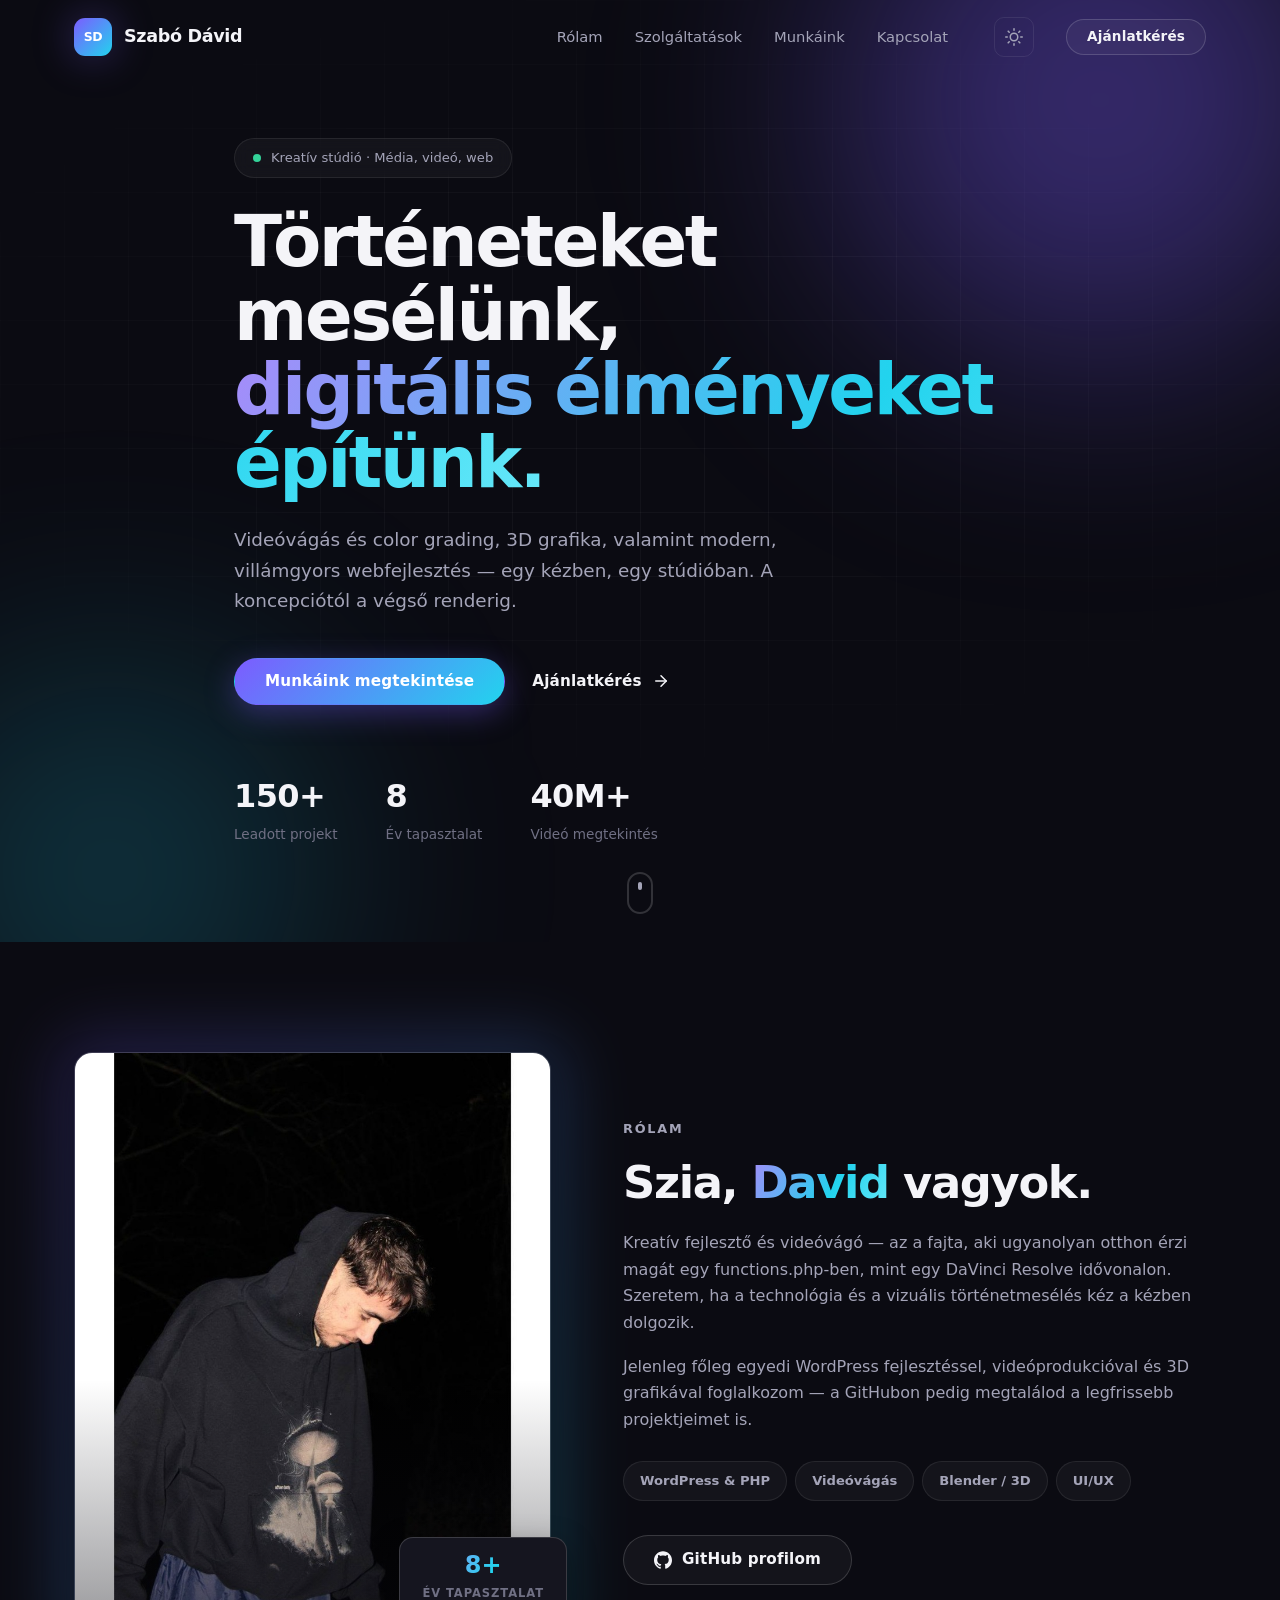
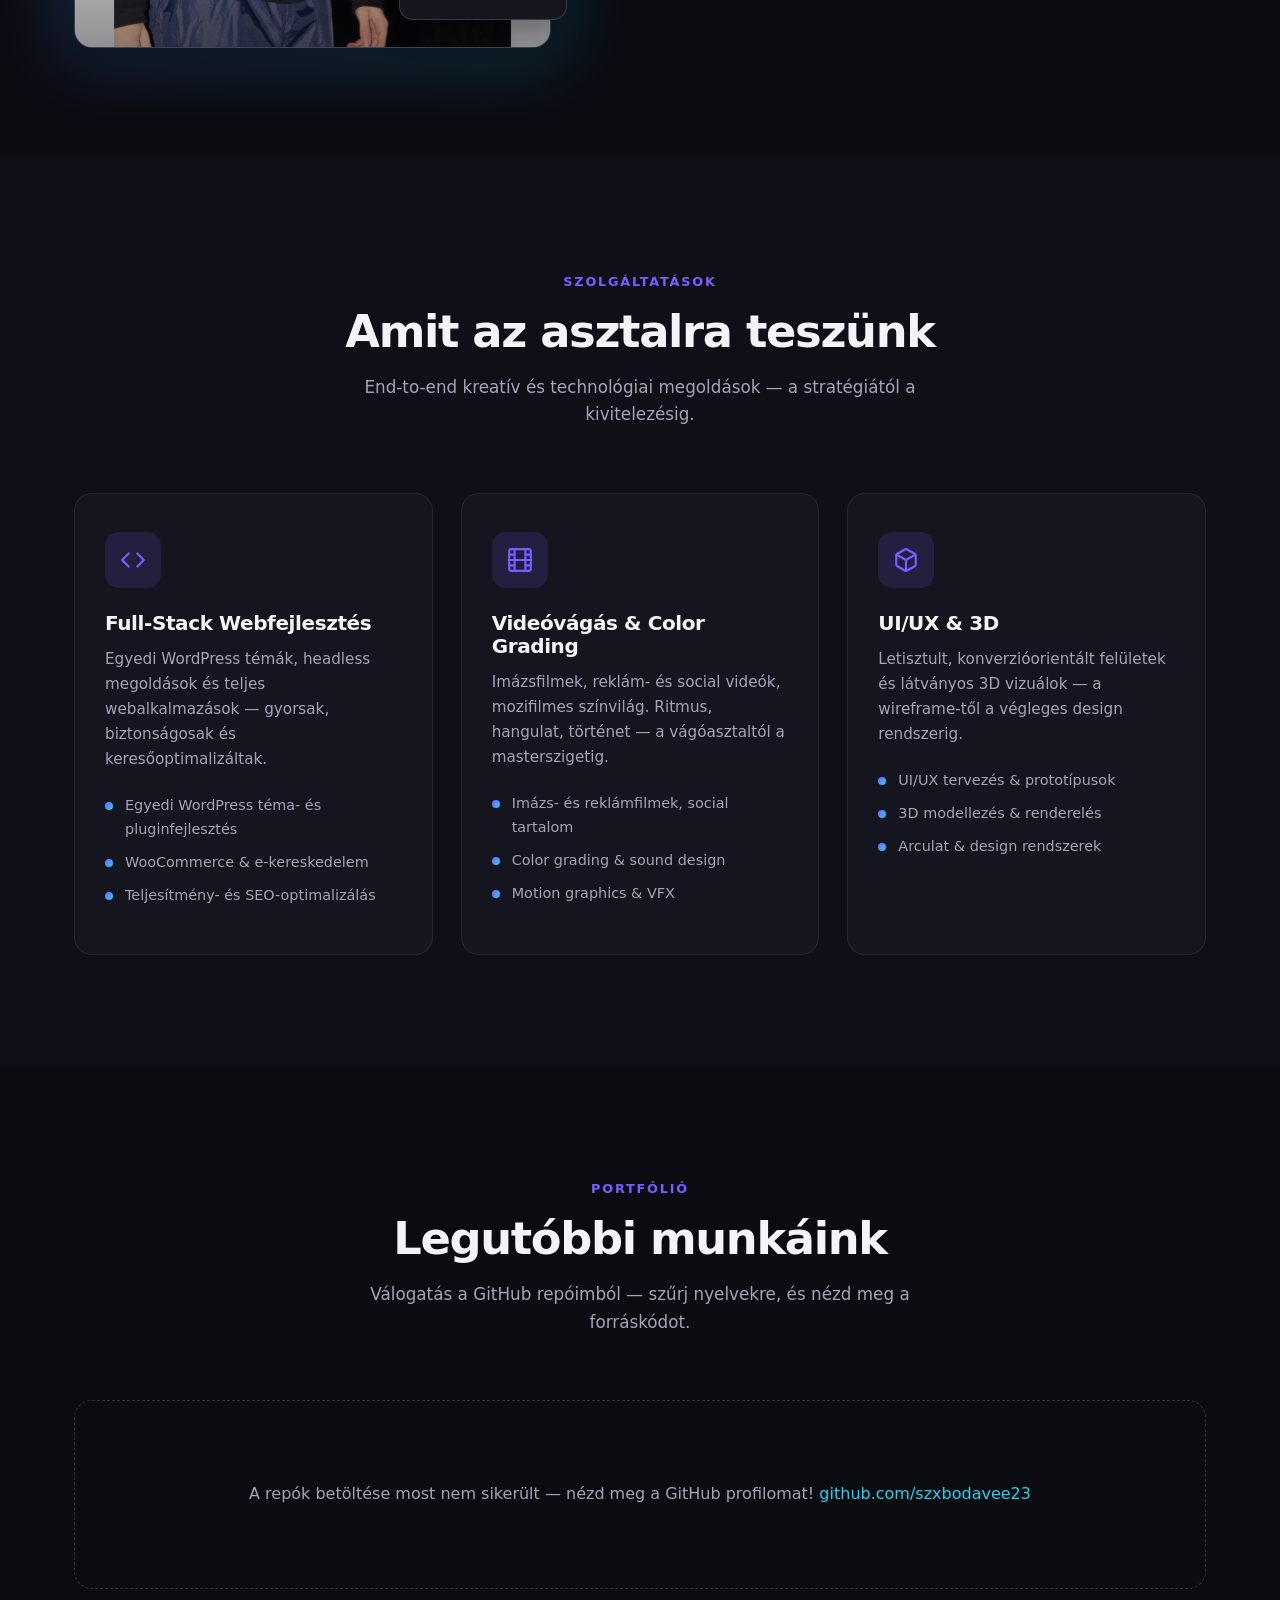
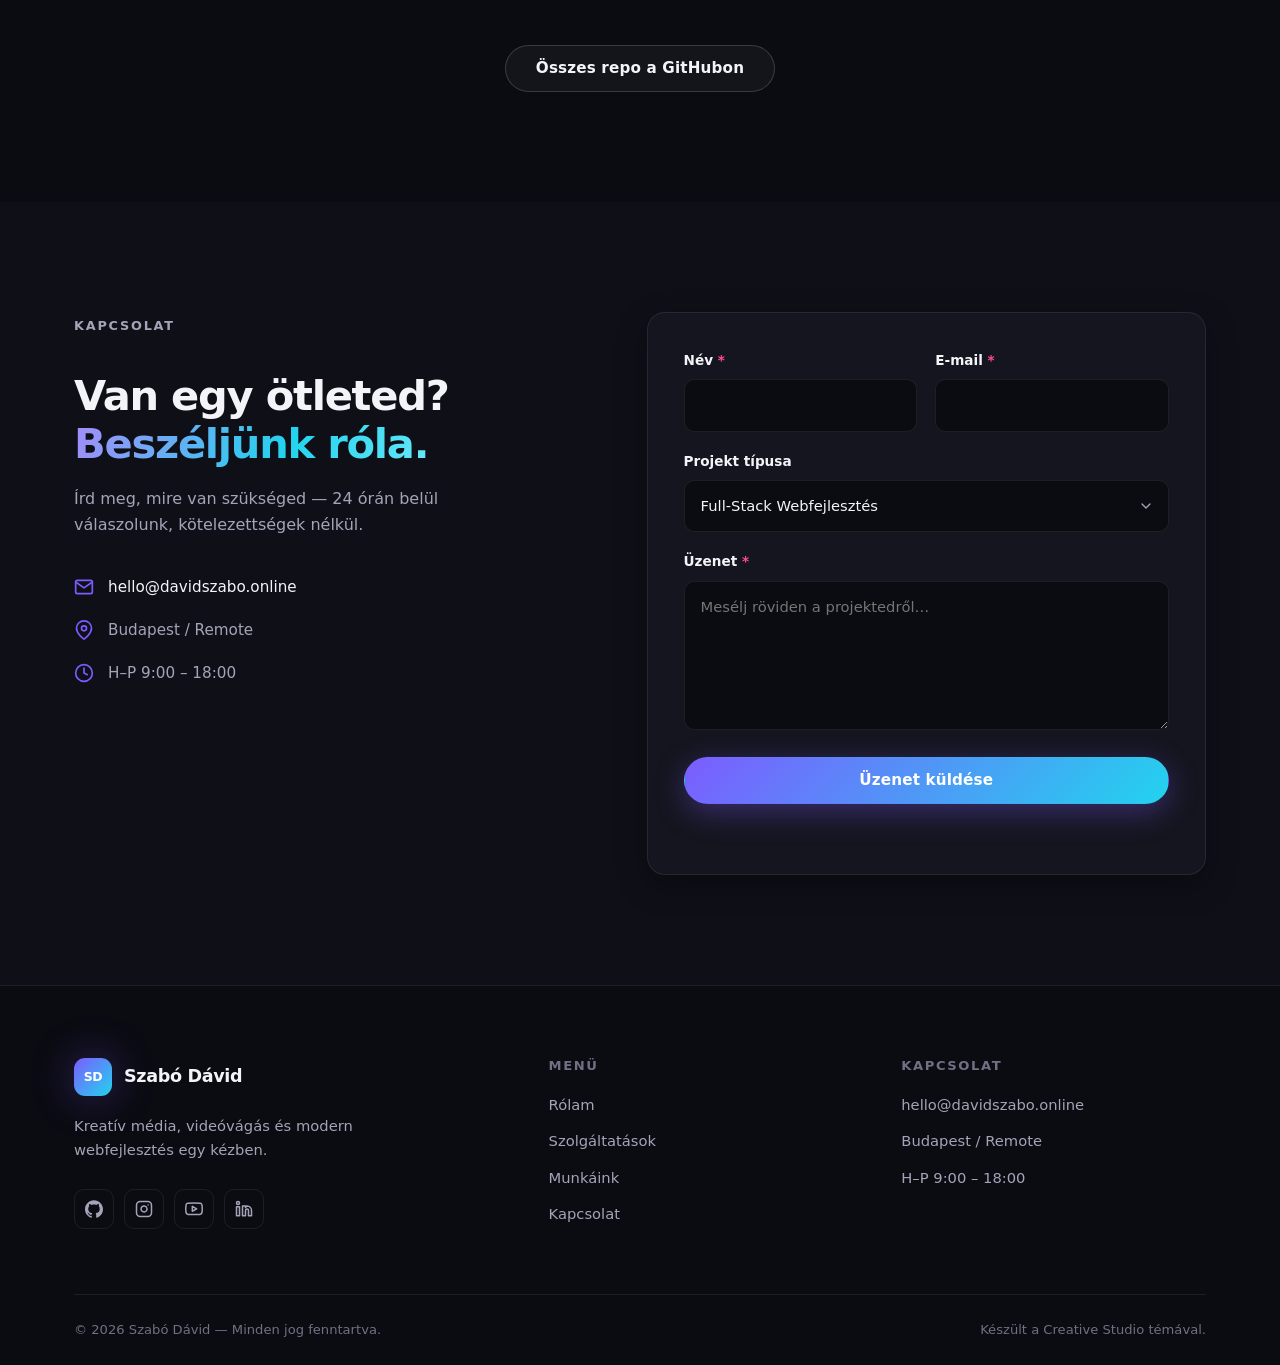
==== index.html @ 4681de96 "Initial commit: davidszabo.online statikus portfólió Generált a Creative Studio WP témából — GitHub " ====
<!DOCTYPE html>
<html lang="hu" data-theme="dark">
<head>
	<meta charset="UTF-8">
	<meta name="viewport" content="width=device-width, initial-scale=1">
	<title>Szabó Dávid — Kreatív Stúdió · Média, videó, web</title>
	<meta name="description" content="Videóvágás és color grading, 3D grafika és modern webfejlesztés — egy kézben, egy stúdióban. Szabó Dávid portfóliója.">
	<meta property="og:title" content="Szabó Dávid — Kreatív Stúdió">
	<meta property="og:description" content="Videóvágás, 3D grafika és modern webfejlesztés — egy kézben.">
	<meta property="og:type" content="website">
	<meta property="og:url" content="https://davidszabo.online">
	<meta property="og:image" content="https://davidszabo.online/assets/img/about.jpg">
	<meta name="theme-color" content="#0b0b12">
	<link rel="icon" href="favicon.svg" type="image/svg+xml">
	<script>
	/* A mentett téma beállítása még a renderelés előtt (FOUC elkerülése). */
	( function () {
		var theme = 'dark';
		try {
			var saved = localStorage.getItem( 'cst-theme' );
			if ( 'light' === saved || 'dark' === saved ) {
				theme = saved;
			}
		} catch ( e ) {}
		document.documentElement.setAttribute( 'data-theme', theme );
	} )();
	</script>
	<link rel="stylesheet" href="assets/css/main.css">
	<script src="assets/js/main.js" defer></script>
</head>
<body>
<a class="screen-reader-text skip-link" href="#primary">Ugrás a tartalomra</a>

<header class="site-header" id="site-header">
	<div class="container site-header__inner">
		<div class="site-branding">
			<a class="site-branding__link" href="./" rel="home">
				<span class="site-branding__mark" aria-hidden="true">SD</span>
				<span class="site-branding__name">Szabó Dávid</span>
			</a>
		</div>

		<nav class="main-nav" id="site-nav" aria-label="Főmenü">
			<ul id="primary-menu" class="menu">
				<li><a href="#rolam">Rólam</a></li>
				<li><a href="#szolgaltatasok">Szolgáltatások</a></li>
				<li><a href="#munkaink">Munkáink</a></li>
				<li><a href="#kapcsolat">Kapcsolat</a></li>
			</ul>
		</nav>

		<button class="theme-toggle" id="theme-toggle" type="button" aria-pressed="false" aria-label="Váltás világos módra">
			<svg class="theme-toggle__icon theme-toggle__icon--sun" viewBox="0 0 24 24" fill="none" stroke="currentColor" stroke-width="2" stroke-linecap="round" stroke-linejoin="round" aria-hidden="true"><circle cx="12" cy="12" r="5"/><line x1="12" y1="1" x2="12" y2="3"/><line x1="12" y1="21" x2="12" y2="23"/><line x1="4.22" y1="4.22" x2="5.64" y2="5.64"/><line x1="18.36" y1="18.36" x2="19.78" y2="19.78"/><line x1="1" y1="12" x2="3" y2="12"/><line x1="21" y1="12" x2="23" y2="12"/><line x1="4.22" y1="19.78" x2="5.64" y2="18.36"/><line x1="18.36" y1="5.64" x2="19.78" y2="4.22"/></svg>
			<svg class="theme-toggle__icon theme-toggle__icon--moon" viewBox="0 0 24 24" fill="none" stroke="currentColor" stroke-width="2" stroke-linecap="round" stroke-linejoin="round" aria-hidden="true"><path d="M21 12.79A9 9 0 1 1 11.21 3 7 7 0 0 0 21 12.79z"/></svg>
		</button>

		<a class="btn btn--small btn--outline header-cta" href="#kapcsolat">Ajánlatkérés</a>

		<button class="nav-toggle" type="button" aria-expanded="false" aria-controls="site-nav" aria-label="Menü megnyitása">
			<span class="nav-toggle__bar"></span>
			<span class="nav-toggle__bar"></span>
			<span class="nav-toggle__bar"></span>
		</button>
	</div>
</header>

<main id="primary" class="site-main">

	<!-- ============ HERO ============ -->
	<section class="hero">
		<div class="hero__bg" aria-hidden="true">
			<div class="hero__grid-lines"></div>
			<div class="hero__glow hero__glow--violet"></div>
			<div class="hero__glow hero__glow--cyan"></div>
		</div>

		<div class="container hero__inner">
			<p class="hero__eyebrow reveal">
				<span class="pulse-dot" aria-hidden="true"></span>
				Kreatív stúdió · Média, videó, web
			</p>

			<h1 class="hero__title reveal" style="--reveal-delay: 80ms;">
				Történeteket mesélünk,<br>
				<span class="text-gradient">digitális élményeket építünk.</span>
			</h1>

			<p class="hero__lead reveal" style="--reveal-delay: 160ms;">
				Videóvágás és color grading, 3D grafika, valamint modern, villámgyors webfejlesztés — egy kézben, egy stúdióban. A koncepciótól a végső renderig.
			</p>

			<div class="hero__actions reveal" style="--reveal-delay: 240ms;">
				<a class="btn btn--primary" href="#munkaink">Munkáink megtekintése</a>
				<a class="btn btn--ghost" href="#kapcsolat">
					Ajánlatkérés
					<svg viewBox="0 0 24 24" fill="none" stroke="currentColor" stroke-width="2" stroke-linecap="round" stroke-linejoin="round" aria-hidden="true"><line x1="5" y1="12" x2="19" y2="12"/><polyline points="12 5 19 12 12 19"/></svg>
				</a>
			</div>

			<dl class="hero__stats reveal" style="--reveal-delay: 320ms;">
				<div class="hero__stat">
					<dt>150+</dt>
					<dd>Leadott projekt</dd>
				</div>
				<div class="hero__stat">
					<dt>8</dt>
					<dd>Év tapasztalat</dd>
				</div>
				<div class="hero__stat">
					<dt>40M+</dt>
					<dd>Videó megtekintés</dd>
				</div>
			</dl>
		</div>

		<a class="hero__scroll-hint" href="#rolam" aria-label="Görgess lejjebb">
			<span></span>
		</a>
	</section>

	<!-- ============ RÓLAM ============ -->
	<section id="rolam" class="section about">
		<div class="container about__inner">
			<div class="about__media reveal">
				<div class="about__frame">
					<img src="assets/img/about.jpg" alt="Szabó Dávid portré" loading="lazy">
				</div>
				<div class="about__badge">
					<strong>8+</strong>
					<span>év tapasztalat</span>
				</div>
			</div>

			<div class="about__content reveal" style="--reveal-delay: 120ms;">
				<p class="section-header__eyebrow">Rólam</p>
				<h2 class="section-header__title">Szia, <span class="text-gradient">David</span> vagyok.</h2>
				<p>Kreatív fejlesztő és videóvágó — az a fajta, aki ugyanolyan otthon érzi magát egy functions.php-ben, mint egy DaVinci Resolve idővonalon. Szeretem, ha a technológia és a vizuális történetmesélés kéz a kézben dolgozik.</p>
				<p>Jelenleg főleg egyedi WordPress fejlesztéssel, videóprodukcióval és 3D grafikával foglalkozom — a GitHubon pedig megtalálod a legfrissebb projektjeimet is.</p>

				<ul class="about__tags">
					<li>WordPress & PHP</li>
					<li>Videóvágás</li>
					<li>Blender / 3D</li>
					<li>UI/UX</li>
				</ul>

				<div class="about__actions">
					<a class="btn btn--outline" href="https://github.com/szxbodavee23" target="_blank" rel="noopener noreferrer">
						<svg viewBox="0 0 24 24" fill="currentColor" aria-hidden="true"><path d="M12 .297c-6.63 0-12 5.373-12 12 0 5.303 3.438 9.8 8.205 11.385.6.113.82-.258.82-.577 0-.285-.01-1.04-.015-2.04-3.338.724-4.042-1.61-4.042-1.61C4.422 18.07 3.633 17.7 3.633 17.7c-1.087-.744.084-.729.084-.729 1.205.084 1.838 1.236 1.838 1.236 1.07 1.835 2.809 1.305 3.495.998.108-.776.417-1.305.76-1.605-2.665-.3-5.466-1.332-5.466-5.93 0-1.31.465-2.38 1.235-3.22-.135-.303-.54-1.523.105-3.176 0 0 1.005-.322 3.3 1.23.96-.267 1.98-.399 3-.405 1.02.006 2.04.138 3 .405 2.28-1.552 3.285-1.23 3.285-1.23.645 1.653.24 2.873.12 3.176.765.84 1.23 1.91 1.23 3.22 0 4.61-2.805 5.625-5.475 5.92.42.36.81 1.096.81 2.22 0 1.606-.015 2.896-.015 3.286 0 .315.21.69.825.57C20.565 22.092 24 17.592 24 12.297c0-6.627-5.373-12-12-12"/></svg>
						GitHub profilom
					</a>
				</div>
			</div>
		</div>
	</section>

	<!-- ============ SZOLGÁLTATÁSOK ============ -->
	<section id="szolgaltatasok" class="section services">
		<div class="container">
			<header class="section-header reveal">
				<p class="section-header__eyebrow">Szolgáltatások</p>
				<h2 class="section-header__title">Amit az asztalra teszünk</h2>
				<p class="section-header__sub">End-to-end kreatív és technológiai megoldások — a stratégiától a kivitelezésig.</p>
			</header>

			<div class="services-grid">
				<article class="service-card reveal">
					<div class="service-card__icon" aria-hidden="true">
						<svg viewBox="0 0 24 24" fill="none" stroke="currentColor" stroke-width="2" stroke-linecap="round" stroke-linejoin="round"><polyline points="16 18 22 12 16 6"/><polyline points="8 6 2 12 8 18"/></svg>
					</div>
					<h3 class="service-card__title">Full-Stack Webfejlesztés</h3>
					<p class="service-card__text">Egyedi WordPress témák, headless megoldások és teljes webalkalmazások — gyorsak, biztonságosak és keresőoptimalizáltak.</p>
					<ul class="service-card__list">
						<li>Egyedi WordPress téma- és pluginfejlesztés</li>
						<li>WooCommerce & e-kereskedelem</li>
						<li>Teljesítmény- és SEO-optimalizálás</li>
					</ul>
				</article>

				<article class="service-card reveal" style="--reveal-delay: 100ms;">
					<div class="service-card__icon" aria-hidden="true">
						<svg viewBox="0 0 24 24" fill="none" stroke="currentColor" stroke-width="2" stroke-linecap="round" stroke-linejoin="round"><rect x="2" y="2" width="20" height="20" rx="2.18"/><line x1="7" y1="2" x2="7" y2="22"/><line x1="17" y1="2" x2="17" y2="22"/><line x1="2" y1="12" x2="22" y2="12"/><line x1="2" y1="7" x2="7" y2="7"/><line x1="2" y1="17" x2="7" y2="17"/><line x1="17" y1="17" x2="22" y2="17"/><line x1="17" y1="7" x2="22" y2="7"/></svg>
					</div>
					<h3 class="service-card__title">Videóvágás & Color Grading</h3>
					<p class="service-card__text">Imázsfilmek, reklám- és social videók, mozifilmes színvilág. Ritmus, hangulat, történet — a vágóasztaltól a masterszigetig.</p>
					<ul class="service-card__list">
						<li>Imázs- és reklámfilmek, social tartalom</li>
						<li>Color grading & sound design</li>
						<li>Motion graphics & VFX</li>
					</ul>
				</article>

				<article class="service-card reveal" style="--reveal-delay: 200ms;">
					<div class="service-card__icon" aria-hidden="true">
						<svg viewBox="0 0 24 24" fill="none" stroke="currentColor" stroke-width="2" stroke-linecap="round" stroke-linejoin="round"><path d="M21 16V8a2 2 0 0 0-1-1.73l-7-4a2 2 0 0 0-2 0l-7 4A2 2 0 0 0 3 8v8a2 2 0 0 0 1 1.73l7 4a2 2 0 0 0 2 0l7-4A2 2 0 0 0 21 16z"/><polyline points="3.27 6.96 12 12.01 20.73 6.96"/><line x1="12" y1="22.08" x2="12" y2="12"/></svg>
					</div>
					<h3 class="service-card__title">UI/UX & 3D</h3>
					<p class="service-card__text">Letisztult, konverzióorientált felületek és látványos 3D vizuálok — a wireframe-től a végleges design rendszerig.</p>
					<ul class="service-card__list">
						<li>UI/UX tervezés & prototípusok</li>
						<li>3D modellezés & renderelés</li>
						<li>Arculat & design rendszerek</li>
					</ul>
				</article>
			</div>
		</div>
	</section>

	<!-- ============ PORTFÓLIÓ (GitHub repók) ============ -->
	<section id="munkaink" class="section portfolio">
		<div class="container">
			<header class="section-header reveal">
				<p class="section-header__eyebrow">Portfólió</p>
				<h2 class="section-header__title">Legutóbbi munkáink</h2>
				<p class="section-header__sub">Válogatás a GitHub repóimból — szűrj nyelvekre, és nézd meg a forráskódot.</p>
			</header>

			<div data-portfolio>
				<div class="portfolio-filters reveal" id="repo-filters" role="group" aria-label="Nyelv szerinti szűrés">
					<button type="button" class="filter-btn is-active" data-filter="all">Összes</button>
					<!-- A nyelv-gombokat a main.js generálja a repók alapján -->
				</div>

				<div class="portfolio-grid" id="repo-grid">
					<!-- Betöltési skeleton — a JS cseréli le a repó kártyákra -->
					<div class="project-card skeleton-card" aria-hidden="true"><div class="skeleton skeleton-img"></div><div class="skeleton-body"><div class="skeleton skeleton-line skeleton-line--w60"></div><div class="skeleton skeleton-line"></div><div class="skeleton skeleton-line skeleton-line--w40"></div></div></div>
					<div class="project-card skeleton-card" aria-hidden="true"><div class="skeleton skeleton-img"></div><div class="skeleton-body"><div class="skeleton skeleton-line skeleton-line--w60"></div><div class="skeleton skeleton-line"></div><div class="skeleton skeleton-line skeleton-line--w40"></div></div></div>
					<div class="project-card skeleton-card" aria-hidden="true"><div class="skeleton skeleton-img"></div><div class="skeleton-body"><div class="skeleton skeleton-line skeleton-line--w60"></div><div class="skeleton skeleton-line"></div><div class="skeleton skeleton-line skeleton-line--w40"></div></div></div>
				</div>
			</div>

			<div class="portfolio-more reveal">
				<a class="btn btn--outline" href="https://github.com/szxbodavee23?tab=repositories" target="_blank" rel="noopener noreferrer">Összes repo a GitHubon</a>
			</div>
		</div>
	</section>

	<!-- ============ KAPCSOLAT ============ -->
	<section id="kapcsolat" class="section contact">
		<div class="container contact__inner">
			<div class="contact__info reveal">
				<p class="section-header__eyebrow">Kapcsolat</p>
				<h2 class="section-header__title">Van egy ötleted? <span class="text-gradient">Beszéljünk róla.</span></h2>
				<p>Írd meg, mire van szükséged — 24 órán belül válaszolunk, kötelezettségek nélkül.</p>

				<ul class="contact__details">
					<li>
						<svg viewBox="0 0 24 24" fill="none" stroke="currentColor" stroke-width="2" stroke-linecap="round" stroke-linejoin="round" aria-hidden="true"><path d="M4 4h16c1.1 0 2 .9 2 2v12c0 1.1-.9 2-2 2H4c-1.1 0-2-.9-2-2V6c0-1.1.9-2 2-2z"/><polyline points="22,6 12,13 2,6"/></svg>
						<a href="mailto:hello@davidszabo.online">hello@davidszabo.online</a>
					</li>
					<li>
						<svg viewBox="0 0 24 24" fill="none" stroke="currentColor" stroke-width="2" stroke-linecap="round" stroke-linejoin="round" aria-hidden="true"><path d="M21 10c0 7-9 13-9 13s-9-6-9-13a9 9 0 0 1 18 0z"/><circle cx="12" cy="10" r="3"/></svg>
						Budapest / Remote
					</li>
					<li>
						<svg viewBox="0 0 24 24" fill="none" stroke="currentColor" stroke-width="2" stroke-linecap="round" stroke-linejoin="round" aria-hidden="true"><circle cx="12" cy="12" r="10"/><polyline points="12 6 12 12 16 14"/></svg>
						H–P 9:00 – 18:00
					</li>
				</ul>
			</div>

			<form id="cst-contact-form" class="contact-form reveal" novalidate>
				<input type="hidden" name="access_key" value="">
				<input type="hidden" name="subject" value="Új ajánlatkérés — davidszabo.online">
				<input type="hidden" name="from_name" value="davidszabo.online">
				<input type="checkbox" name="botcheck" class="form-field--hp" tabindex="-1" autocomplete="off" aria-hidden="true">

				<div class="form-row">
					<div class="form-field">
						<label for="cst-name">Név <span class="req">*</span></label>
						<input type="text" id="cst-name" name="name" autocomplete="name" required>
					</div>
					<div class="form-field">
						<label for="cst-email">E-mail <span class="req">*</span></label>
						<input type="email" id="cst-email" name="email" autocomplete="email" required>
					</div>
				</div>

				<div class="form-field">
					<label for="cst-type">Projekt típusa</label>
					<select id="cst-type" name="project_type">
						<option value="webfejlesztes">Full-Stack Webfejlesztés</option>
						<option value="videovagas">Videóvágás & Color Grading</option>
						<option value="uiux-3d">UI/UX & 3D</option>
						<option value="egyeb">Egyéb</option>
					</select>
				</div>

				<div class="form-field">
					<label for="cst-message">Üzenet <span class="req">*</span></label>
					<textarea id="cst-message" name="message" rows="5" required placeholder="Mesélj röviden a projektedről…"></textarea>
				</div>

				<button type="submit" class="btn btn--primary contact-form__submit">Üzenet küldése</button>
				<p class="form-status" role="status" aria-live="polite"></p>
			</form>
		</div>
	</section>

</main>

<footer class="site-footer">
	<div class="container">
		<div class="site-footer__grid">
			<div class="site-footer__brand">
				<a class="site-branding__link" href="./" rel="home">
					<span class="site-branding__mark" aria-hidden="true">SD</span>
					<span class="site-branding__name">Szabó Dávid</span>
				</a>
				<p class="site-footer__tagline">Kreatív média, videóvágás és modern webfejlesztés egy kézben.</p>
				<div class="social-links">
					<a href="https://github.com/szxbodavee23" aria-label="GitHub" target="_blank" rel="noopener noreferrer">
						<svg viewBox="0 0 24 24" fill="currentColor"><path d="M12 .297c-6.63 0-12 5.373-12 12 0 5.303 3.438 9.8 8.205 11.385.6.113.82-.258.82-.577 0-.285-.01-1.04-.015-2.04-3.338.724-4.042-1.61-4.042-1.61C4.422 18.07 3.633 17.7 3.633 17.7c-1.087-.744.084-.729.084-.729 1.205.084 1.838 1.236 1.838 1.236 1.07 1.835 2.809 1.305 3.495.998.108-.776.417-1.305.76-1.605-2.665-.3-5.466-1.332-5.466-5.93 0-1.31.465-2.38 1.235-3.22-.135-.303-.54-1.523.105-3.176 0 0 1.005-.322 3.3 1.23.96-.267 1.98-.399 3-.405 1.02.006 2.04.138 3 .405 2.28-1.552 3.285-1.23 3.285-1.23.645 1.653.24 2.873.12 3.176.765.84 1.23 1.91 1.23 3.22 0 4.61-2.805 5.625-5.475 5.92.42.36.81 1.096.81 2.22 0 1.606-.015 2.896-.015 3.286 0 .315.21.69.825.57C20.565 22.092 24 17.592 24 12.297c0-6.627-5.373-12-12-12"/></svg>
					</a>
					<a href="https://instagram.com/" aria-label="Instagram" target="_blank" rel="noopener noreferrer">
						<svg viewBox="0 0 24 24" fill="none" stroke="currentColor" stroke-width="2" stroke-linecap="round" stroke-linejoin="round"><rect x="2" y="2" width="20" height="20" rx="5"/><path d="M16 11.37A4 4 0 1 1 12.63 8 4 4 0 0 1 16 11.37z"/><line x1="17.5" y1="6.5" x2="17.51" y2="6.5"/></svg>
					</a>
					<a href="https://youtube.com/" aria-label="YouTube" target="_blank" rel="noopener noreferrer">
						<svg viewBox="0 0 24 24" fill="none" stroke="currentColor" stroke-width="2" stroke-linecap="round" stroke-linejoin="round"><path d="M22.54 6.42a2.78 2.78 0 0 0-1.94-2C18.88 4 12 4 12 4s-6.88 0-8.6.46a2.78 2.78 0 0 0-1.94 2A29 29 0 0 0 1 11.75a29 29 0 0 0 .46 5.33A2.78 2.78 0 0 0 3.4 19c1.72.46 8.6.46 8.6.46s6.88 0 8.6-.46a2.78 2.78 0 0 0 1.94-1.92 29 29 0 0 0 .46-5.33 29 29 0 0 0-.46-5.33z"/><polygon points="9.75 15.02 15.5 11.75 9.75 8.48 9.75 15.02"/></svg>
					</a>
					<a href="https://linkedin.com/" aria-label="LinkedIn" target="_blank" rel="noopener noreferrer">
						<svg viewBox="0 0 24 24" fill="none" stroke="currentColor" stroke-width="2" stroke-linecap="round" stroke-linejoin="round"><path d="M16 8a6 6 0 0 1 6 6v7h-4v-7a2 2 0 0 0-2-2 2 2 0 0 0-2 2v7h-4V8h4v2a6 6 0 0 1 2-2z"/><rect x="2" y="9" width="4" height="12"/><circle cx="4" cy="4" r="2"/></svg>
					</a>
				</div>
			</div>

			<div class="site-footer__col">
				<h4 class="site-footer__title">Menü</h4>
				<ul class="footer-menu">
					<li><a href="#rolam">Rólam</a></li>
					<li><a href="#szolgaltatasok">Szolgáltatások</a></li>
					<li><a href="#munkaink">Munkáink</a></li>
					<li><a href="#kapcsolat">Kapcsolat</a></li>
				</ul>
			</div>

			<div class="site-footer__col">
				<h4 class="site-footer__title">Kapcsolat</h4>
				<ul class="footer-menu">
					<li><a href="mailto:hello@davidszabo.online">hello@davidszabo.online</a></li>
					<li>Budapest / Remote</li>
					<li>H–P 9:00 – 18:00</li>
				</ul>
			</div>
		</div>

		<div class="site-footer__bottom">
			<p>© <span id="footer-year">2026</span> Szabó Dávid — Minden jog fenntartva.</p>
			<p>Készült a Creative Studio témával.</p>
		</div>
	</div>
</footer>

</body>
</html>
---- assets/css/main.css ----
/* ==========================================================================
   Creative Studio Theme — main.css
   Modern, sötét portfólió / ügynökségi téma.
   CSS változók · Grid & Flexbox · Finom animációk
   ========================================================================== */

/* ---------- 1. Design tokenek ---------- */
:root {
	--cst-bg:            #0b0b12;
	--cst-bg-alt:        #0f0f18;
	--cst-surface:       #15151f;
	--cst-surface-2:     #1b1b2a;
	--cst-border:        rgba(255, 255, 255, 0.08);
	--cst-border-strong: rgba(255, 255, 255, 0.16);

	--cst-text:       #f4f4f8;
	--cst-text-muted: #a4a4b8;
	--cst-text-faint: #707084;

	--cst-primary:      #7c5cff;
	--cst-primary-soft: rgba(124, 92, 255, 0.14);
	--cst-cyan:         #22d3ee;
	--cst-accent:       #ff4d8d;
	--cst-success:      #34d399;
	--cst-error:        #f87171;

	--cst-gradient:      linear-gradient(135deg, #7c5cff 0%, #22d3ee 100%);
	--cst-gradient-text: linear-gradient(120deg, #a78bfa 0%, #22d3ee 60%, #67e8f9 100%);

	--cst-font: 'Inter', 'Segoe UI', system-ui, -apple-system, BlinkMacSystemFont, 'Helvetica Neue', Arial, sans-serif;

	--cst-container: 1180px;
	--cst-gutter: 24px;
	--cst-radius: 18px;
	--cst-radius-sm: 10px;
	--cst-header-h: 74px;

	--cst-shadow: 0 24px 60px rgba(0, 0, 0, 0.45);
	--cst-shadow-sm: 0 10px 30px rgba(0, 0, 0, 0.35);
	--cst-glow: 0 0 40px rgba(124, 92, 255, 0.35);

	--cst-ease: cubic-bezier(0.4, 0, 0.2, 1);
	--cst-transition: 0.3s var(--cst-ease);

	--cst-header-bg:  rgba(11, 11, 18, 0.82);
	--cst-nav-bg:     rgba(11, 11, 18, 0.97);
	--cst-chip-bg:    rgba(255, 255, 255, 0.04);
	--cst-chip-hover: rgba(255, 255, 255, 0.06);
	--cst-chip-text:  #b8a8ff;
	--cst-grid-line:  rgba(255, 255, 255, 0.035);
	--cst-overlay:    rgba(11, 11, 18, 0.6);
}

/* Világos téma — a [data-theme] attribútumot a fejlécbeli inline script
   és a main.js kapcsoló állítja. Alapértelmezett: sötét. */
html[data-theme='light'] {
	color-scheme: light;

	--cst-bg:            #f4f4f9;
	--cst-bg-alt:        #ffffff;
	--cst-surface:       #ffffff;
	--cst-surface-2:     #eae8f4;
	--cst-border:        rgba(20, 20, 40, 0.1);
	--cst-border-strong: rgba(20, 20, 40, 0.2);

	--cst-text:       #15151f;
	--cst-text-muted: #55556a;
	--cst-text-faint: #8b8b9e;

	--cst-primary-soft: rgba(124, 92, 255, 0.1);

	--cst-header-bg:  rgba(244, 244, 249, 0.85);
	--cst-nav-bg:     rgba(244, 244, 249, 0.97);
	--cst-chip-bg:    rgba(20, 20, 40, 0.05);
	--cst-chip-hover: rgba(20, 20, 40, 0.08);
	--cst-chip-text:  #5f3ff0;
	--cst-grid-line:  rgba(20, 20, 40, 0.055);
	--cst-overlay:    rgba(11, 11, 18, 0.6);

	--cst-shadow:    0 24px 60px rgba(50, 50, 90, 0.14);
	--cst-shadow-sm: 0 10px 30px rgba(50, 50, 90, 0.1);
	--cst-glow:      0 0 40px rgba(124, 92, 255, 0.25);
}

/* ---------- 2. Reset és alapok ---------- */
*,
*::before,
*::after {
	box-sizing: border-box;
}

* {
	margin: 0;
}

html {
	scroll-behavior: smooth;
	-webkit-text-size-adjust: 100%;
	color-scheme: dark;
}

html[data-theme='light'] {
	color-scheme: light;
}

body {
	font-family: var(--cst-font);
	font-size: 1rem;
	line-height: 1.65;
	color: var(--cst-text);
	background-color: var(--cst-bg);
	-webkit-font-smoothing: antialiased;
	text-rendering: optimizeLegibility;
	overflow-x: hidden;
	transition:
		background-color 0.3s var(--cst-ease),
		color 0.3s var(--cst-ease);
}

body.nav-open {
	overflow: hidden;
}

img,
video,
svg,
iframe {
	display: block;
	max-width: 100%;
}

img {
	height: auto;
}

input,
button,
textarea,
select {
	font: inherit;
	color: inherit;
}

button {
	cursor: pointer;
	background: none;
	border: 0;
	padding: 0;
}

a {
	color: var(--cst-cyan);
	text-decoration: none;
}

h1,
h2,
h3,
h4,
h5,
h6 {
	line-height: 1.15;
	font-weight: 700;
	letter-spacing: -0.02em;
}

/* ---------- 3. Segédosztályok ---------- */
.container {
	width: 100%;
	max-width: var(--cst-container);
	margin-inline: auto;
	padding-inline: var(--cst-gutter);
}

.screen-reader-text {
	position: absolute;
	width: 1px;
	height: 1px;
	padding: 0;
	margin: -1px;
	overflow: hidden;
	clip: rect(0, 0, 0, 0);
	white-space: nowrap;
	border: 0;
}

.skip-link:focus {
	top: 12px;
	left: 12px;
	width: auto;
	height: auto;
	padding: 12px 20px;
	background: var(--cst-primary);
	color: #fff;
	border-radius: 8px;
	z-index: 200;
	clip: auto;
	font-weight: 600;
}

.text-gradient {
	background: var(--cst-gradient-text);
	-webkit-background-clip: text;
	background-clip: text;
	-webkit-text-fill-color: transparent;
	color: transparent;
}

.section {
	position: relative;
	padding: 110px 0;
}

section[id] {
	scroll-margin-top: calc(var(--cst-header-h) + 16px);
}

.section-header {
	max-width: 640px;
	margin: 0 auto 64px;
	text-align: center;
}

.section-header__eyebrow {
	display: inline-block;
	font-size: 0.8rem;
	font-weight: 700;
	letter-spacing: 0.14em;
	text-transform: uppercase;
	color: var(--cst-primary);
	margin-bottom: 14px;
}

.section-header__title {
	font-size: clamp(1.9rem, 4vw, 2.8rem);
	letter-spacing: -0.03em;
	margin-bottom: 16px;
}

.section-header__sub {
	color: var(--cst-text-muted);
	font-size: 1.05rem;
}

/* ---------- 4. Gombok ---------- */
.btn {
	display: inline-flex;
	align-items: center;
	justify-content: center;
	gap: 10px;
	padding: 15px 30px;
	border-radius: 999px;
	font-weight: 600;
	font-size: 0.95rem;
	line-height: 1;
	letter-spacing: 0.01em;
	border: 1px solid transparent;
	white-space: nowrap;
	transition: var(--cst-transition);
}

.btn svg {
	width: 18px;
	height: 18px;
	transition: transform var(--cst-transition);
}

.btn:hover svg {
	transform: translateX(4px);
}

.btn--primary {
	background: var(--cst-gradient);
	color: #fff;
	box-shadow: 0 8px 30px rgba(124, 92, 255, 0.35);
}

.btn--primary:hover {
	color: #fff;
	transform: translateY(-2px);
	box-shadow: 0 12px 44px rgba(124, 92, 255, 0.55);
}

.btn--outline {
	border-color: var(--cst-border-strong);
	background: var(--cst-chip-bg);
	color: var(--cst-text);
}

.btn--outline:hover {
	border-color: var(--cst-primary);
	background: var(--cst-primary-soft);
	color: var(--cst-text);
	transform: translateY(-2px);
}

.btn--ghost {
	color: var(--cst-text);
	padding-inline: 10px;
}

.btn--ghost:hover {
	color: var(--cst-cyan);
}

.btn--small {
	padding: 10px 20px;
	font-size: 0.85rem;
}

.btn:disabled {
	opacity: 0.6;
	cursor: not-allowed;
	transform: none;
}

/* ---------- 5. Fejléc és navigáció ---------- */
.site-header {
	position: fixed;
	inset: 0 0 auto 0;
	z-index: 100;
	height: var(--cst-header-h);
	border-bottom: 1px solid transparent;
	transition: var(--cst-transition);
}

.site-header.is-scrolled {
	background: var(--cst-header-bg);
	-webkit-backdrop-filter: blur(16px);
	backdrop-filter: blur(16px);
	border-bottom-color: var(--cst-border);
}

.site-header__inner {
	display: flex;
	align-items: center;
	gap: 32px;
	height: var(--cst-header-h);
}

.site-branding__link {
	display: inline-flex;
	align-items: center;
	gap: 12px;
	font-weight: 800;
	font-size: 1.1rem;
	color: var(--cst-text);
	letter-spacing: -0.02em;
}

.site-branding__mark {
	display: grid;
	place-items: center;
	width: 38px;
	height: 38px;
	border-radius: 11px;
	background: var(--cst-gradient);
	color: #fff;
	font-size: 0.78rem;
	font-weight: 800;
	box-shadow: var(--cst-glow);
}

.custom-logo-link img {
	max-height: 44px;
	width: auto;
}

.main-nav {
	margin-left: auto;
}

.main-nav ul {
	display: flex;
	align-items: center;
	gap: 4px;
	padding: 0;
	margin: 0;
	list-style: none;
}

.main-nav a {
	display: block;
	padding: 10px 14px;
	border-radius: 8px;
	color: var(--cst-text-muted);
	font-weight: 500;
	font-size: 0.92rem;
	transition: var(--cst-transition);
}

.main-nav a:hover,
.main-nav .current-menu-item > a {
	color: var(--cst-text);
	background: var(--cst-chip-hover);
}

.header-cta {
	flex-shrink: 0;
}

.nav-toggle {
	display: none;
	flex-direction: column;
	justify-content: center;
	gap: 5px;
	padding: 10px;
	border-radius: 8px;
}

.nav-toggle__bar {
	width: 22px;
	height: 2px;
	background: var(--cst-text);
	border-radius: 2px;
	transition: var(--cst-transition);
}

.nav-toggle.is-active .nav-toggle__bar:nth-child(1) {
	transform: translateY(7px) rotate(45deg);
}

.nav-toggle.is-active .nav-toggle__bar:nth-child(2) {
	opacity: 0;
}

.nav-toggle.is-active .nav-toggle__bar:nth-child(3) {
	transform: translateY(-7px) rotate(-45deg);
}

/* ---------- 6. Hero ---------- */
.hero {
	position: relative;
	display: flex;
	align-items: center;
	min-height: 100vh;
	min-height: 100svh;
	padding: calc(var(--cst-header-h) + 64px) 0 96px;
	overflow: hidden;
}

.hero__bg {
	position: absolute;
	inset: 0;
	pointer-events: none;
}

.hero__grid-lines {
	position: absolute;
	inset: 0;
	background-image:
		linear-gradient(var(--cst-grid-line) 1px, transparent 1px),
		linear-gradient(90deg, var(--cst-grid-line) 1px, transparent 1px);
	background-size: 64px 64px;
	-webkit-mask-image: radial-gradient(ellipse 80% 60% at 50% 40%, #000 30%, transparent 75%);
	mask-image: radial-gradient(ellipse 80% 60% at 50% 40%, #000 30%, transparent 75%);
}

.hero__glow {
	position: absolute;
	border-radius: 50%;
	filter: blur(120px);
}

.hero__glow--violet {
	width: 520px;
	height: 520px;
	top: -160px;
	right: -80px;
	background: rgba(124, 92, 255, 0.38);
}

.hero__glow--cyan {
	width: 420px;
	height: 420px;
	bottom: -140px;
	left: -100px;
	background: rgba(34, 211, 238, 0.2);
}

.hero__inner {
	position: relative;
	z-index: 1;
	max-width: 860px;
}

.hero__eyebrow {
	display: inline-flex;
	align-items: center;
	gap: 10px;
	padding: 8px 18px;
	border: 1px solid var(--cst-border);
	border-radius: 999px;
	background: var(--cst-chip-bg);
	-webkit-backdrop-filter: blur(8px);
	backdrop-filter: blur(8px);
	font-size: 0.82rem;
	font-weight: 500;
	color: var(--cst-text-muted);
	margin-bottom: 28px;
}

.pulse-dot {
	width: 8px;
	height: 8px;
	border-radius: 50%;
	background: var(--cst-success);
	animation: cst-pulse 2s infinite;
}

.hero__title {
	font-size: clamp(2.5rem, 6vw, 4.4rem);
	line-height: 1.05;
	letter-spacing: -0.035em;
	margin-bottom: 24px;
}

.hero__lead {
	font-size: 1.15rem;
	color: var(--cst-text-muted);
	max-width: 620px;
	margin-bottom: 40px;
}

.hero__actions {
	display: flex;
	flex-wrap: wrap;
	align-items: center;
	gap: 16px;
	margin-bottom: 64px;
}

.hero__stats {
	display: flex;
	flex-wrap: wrap;
	gap: 48px;
}

.hero__stat dt {
	font-size: 2rem;
	font-weight: 800;
	letter-spacing: -0.02em;
}

.hero__stat dd {
	margin: 0;
	font-size: 0.85rem;
	color: var(--cst-text-faint);
}

.hero__scroll-hint {
	position: absolute;
	bottom: 28px;
	left: 50%;
	transform: translateX(-50%);
	width: 26px;
	height: 42px;
	border: 2px solid var(--cst-border-strong);
	border-radius: 14px;
}

.hero__scroll-hint span {
	position: absolute;
	top: 8px;
	left: 50%;
	width: 4px;
	height: 8px;
	border-radius: 4px;
	background: var(--cst-text-muted);
	transform: translateX(-50%);
	animation: cst-scroll 1.8s infinite;
}

/* ---------- 7. Szolgáltatások ---------- */
.services {
	background: var(--cst-bg-alt);
}

.services-grid {
	display: grid;
	grid-template-columns: repeat(3, 1fr);
	gap: 28px;
}

.service-card {
	position: relative;
	padding: 38px 30px;
	background: var(--cst-surface);
	border: 1px solid var(--cst-border);
	border-radius: var(--cst-radius);
	overflow: hidden;
	transition: var(--cst-transition);
}

.service-card::before {
	content: '';
	position: absolute;
	inset: 0 0 auto 0;
	height: 3px;
	background: var(--cst-gradient);
	transform: scaleX(0);
	transform-origin: left;
	transition: transform 0.45s var(--cst-ease);
}

.service-card:hover {
	transform: translateY(-6px);
	border-color: var(--cst-border-strong);
	box-shadow: var(--cst-shadow-sm);
}

.service-card:hover::before {
	transform: scaleX(1);
}

.service-card__icon {
	display: grid;
	place-items: center;
	width: 56px;
	height: 56px;
	border-radius: 14px;
	background: var(--cst-primary-soft);
	color: var(--cst-primary);
	margin-bottom: 24px;
	transition: var(--cst-transition);
}

.service-card:hover .service-card__icon {
	background: var(--cst-gradient);
	color: #fff;
}

.service-card__icon svg {
	width: 26px;
	height: 26px;
}

.service-card__title {
	font-size: 1.25rem;
	margin-bottom: 12px;
}

.service-card__text {
	color: var(--cst-text-muted);
	font-size: 0.95rem;
	margin-bottom: 22px;
}

.service-card__list {
	padding: 0;
	list-style: none;
}

.service-card__list li {
	position: relative;
	padding-left: 20px;
	font-size: 0.9rem;
	color: var(--cst-text-muted);
	margin-bottom: 9px;
}

.service-card__list li::before {
	content: '';
	position: absolute;
	left: 0;
	top: 8px;
	width: 8px;
	height: 8px;
	border-radius: 50%;
	background: var(--cst-gradient);
}

/* ---------- 8. Portfólió ---------- */
.portfolio-filters {
	display: flex;
	flex-wrap: wrap;
	justify-content: center;
	gap: 10px;
	margin-bottom: 48px;
}

.filter-btn {
	padding: 10px 22px;
	border-radius: 999px;
	border: 1px solid var(--cst-border);
	background: var(--cst-chip-bg);
	color: var(--cst-text-muted);
	font-size: 0.88rem;
	font-weight: 500;
	transition: var(--cst-transition);
}

.filter-btn:hover {
	color: var(--cst-text);
	border-color: var(--cst-border-strong);
}

.filter-btn.is-active {
	background: var(--cst-gradient);
	border-color: transparent;
	color: #fff;
	box-shadow: 0 6px 24px rgba(124, 92, 255, 0.4);
}

.portfolio-grid {
	display: grid;
	grid-template-columns: repeat(3, 1fr);
	gap: 28px;
}

.project-card {
	position: relative;
	background: var(--cst-surface);
	border: 1px solid var(--cst-border);
	border-radius: var(--cst-radius);
	overflow: hidden;
	transition: var(--cst-transition);
}

.project-card:hover {
	transform: translateY(-6px);
	border-color: var(--cst-border-strong);
	box-shadow: var(--cst-shadow-sm);
}

.project-card.is-filtered-out {
	display: none;
}

.project-card.pop-in {
	animation: cst-pop 0.45s var(--cst-ease) both;
}

.project-card__media {
	position: relative;
	display: block;
	aspect-ratio: 4 / 3;
	overflow: hidden;
}

.project-card__media img {
	width: 100%;
	height: 100%;
	object-fit: cover;
	transition: transform 0.6s var(--cst-ease);
}

.project-card:hover .project-card__media img {
	transform: scale(1.06);
}

.project-card__placeholder {
	display: block;
	width: 100%;
	height: 100%;
	background:
		radial-gradient(circle at 30% 30%, rgba(124, 92, 255, 0.45), transparent 60%),
		radial-gradient(circle at 75% 75%, rgba(34, 211, 238, 0.3), transparent 55%),
		var(--cst-surface-2);
}

.project-card__overlay {
	position: absolute;
	inset: 0;
	display: grid;
	place-items: center;
	background: var(--cst-overlay);
	-webkit-backdrop-filter: blur(4px);
	backdrop-filter: blur(4px);
	opacity: 0;
	transition: var(--cst-transition);
}

.project-card:hover .project-card__overlay,
.project-card__media:focus-visible .project-card__overlay {
	opacity: 1;
}

.project-card__view {
	padding: 10px 24px;
	border-radius: 999px;
	border: 1px solid rgba(255, 255, 255, 0.5);
	color: #fff;
	font-size: 0.85rem;
	font-weight: 600;
	transform: translateY(8px);
	transition: var(--cst-transition);
}

.project-card:hover .project-card__view {
	transform: translateY(0);
}

.project-card__body {
	padding: 22px 24px 24px;
}

.project-card__cats {
	display: flex;
	flex-wrap: wrap;
	gap: 6px;
	padding: 0;
	list-style: none;
	margin-bottom: 10px;
}

.project-card__cats li {
	padding: 4px 12px;
	border-radius: 999px;
	background: var(--cst-primary-soft);
	color: var(--cst-chip-text);
	font-size: 0.72rem;
	font-weight: 600;
	letter-spacing: 0.05em;
	text-transform: uppercase;
}

.project-card__title {
	font-size: 1.15rem;
	letter-spacing: -0.01em;
}

.project-card__title a {
	color: var(--cst-text);
	transition: var(--cst-transition);
}

.project-card__title a:hover {
	color: var(--cst-cyan);
}

.project-card__meta {
	display: flex;
	align-items: center;
	justify-content: space-between;
	margin-top: 14px;
}

.project-card__year {
	font-size: 0.82rem;
	color: var(--cst-text-faint);
}

.project-card__arrow {
	color: var(--cst-text-faint);
	transition: var(--cst-transition);
}

.project-card__arrow svg {
	width: 18px;
	height: 18px;
}

.project-card:hover .project-card__arrow {
	color: var(--cst-cyan);
	transform: translateX(4px);
}

.portfolio-more {
	text-align: center;
	margin-top: 56px;
}

.portfolio-empty {
	text-align: center;
	padding: 80px 24px;
	border: 1px dashed var(--cst-border-strong);
	border-radius: var(--cst-radius);
	color: var(--cst-text-muted);
}

/* ---------- 9. Kapcsolat űrlap ---------- */
.contact {
	background: var(--cst-bg-alt);
	overflow: hidden;
}

.contact__inner {
	display: grid;
	grid-template-columns: 1fr 1.1fr;
	gap: 64px;
	align-items: start;
}

.contact__info h2 {
	font-size: clamp(1.9rem, 4vw, 2.6rem);
	letter-spacing: -0.03em;
	margin-bottom: 18px;
}

.contact__info > p {
	color: var(--cst-text-muted);
	max-width: 420px;
	margin-bottom: 36px;
}

.contact__details {
	padding: 0;
	list-style: none;
}

.contact__details li {
	display: flex;
	align-items: center;
	gap: 14px;
	margin-bottom: 18px;
	color: var(--cst-text-muted);
	font-size: 0.95rem;
}

.contact__details li a {
	color: var(--cst-text);
	transition: var(--cst-transition);
}

.contact__details li a:hover {
	color: var(--cst-cyan);
}

.contact__details svg {
	width: 20px;
	height: 20px;
	color: var(--cst-primary);
	flex-shrink: 0;
}

.contact-form {
	position: relative;
	background: var(--cst-surface);
	border: 1px solid var(--cst-border);
	border-radius: var(--cst-radius);
	padding: 36px;
	box-shadow: var(--cst-shadow-sm);
}

.form-row {
	display: grid;
	grid-template-columns: 1fr 1fr;
	gap: 18px;
}

.form-field {
	margin-bottom: 18px;
}

.form-field label {
	display: block;
	font-size: 0.85rem;
	font-weight: 600;
	margin-bottom: 8px;
}

.form-field .req {
	color: var(--cst-accent);
}

.form-field input,
.form-field select,
.form-field textarea {
	width: 100%;
	padding: 13px 16px;
	background: var(--cst-bg);
	border: 1px solid var(--cst-border);
	border-radius: var(--cst-radius-sm);
	color: var(--cst-text);
	font-size: 0.92rem;
	transition: var(--cst-transition);
}

.form-field input:focus,
.form-field select:focus,
.form-field textarea:focus {
	border-color: var(--cst-primary);
	outline: none;
	box-shadow: 0 0 0 3px rgba(124, 92, 255, 0.18);
}

.form-field select {
	appearance: none;
	background-image: url("data:image/svg+xml,%3Csvg xmlns='http://www.w3.org/2000/svg' width='16' height='16' viewBox='0 0 24 24' fill='none' stroke='%23a4a4b8' stroke-width='2' stroke-linecap='round' stroke-linejoin='round'%3E%3Cpolyline points='6 9 12 15 18 9'/%3E%3C/svg%3E");
	background-repeat: no-repeat;
	background-position: right 14px center;
	padding-right: 42px;
	cursor: pointer;
}

.form-field textarea {
	resize: vertical;
	min-height: 130px;
}

.form-field--hp {
	position: absolute;
	left: -9999px;
	width: 1px;
	height: 1px;
	overflow: hidden;
}

.contact-form__submit {
	width: 100%;
}

.form-status {
	margin-top: 14px;
	font-size: 0.9rem;
	text-align: center;
	min-height: 1.4em;
}

.form-status--success {
	color: var(--cst-success);
}

.form-status--error {
	color: var(--cst-error);
}

/* ---------- 10. Archívum, single, tartalmi tipográfia ---------- */
.archive-hero {
	position: relative;
	padding: calc(var(--cst-header-h) + 72px) 0 56px;
	text-align: center;
	overflow: hidden;
}

.archive-hero::before {
	content: '';
	position: absolute;
	top: -200px;
	left: 50%;
	transform: translateX(-50%);
	width: 600px;
	height: 400px;
	border-radius: 50%;
	background: rgba(124, 92, 255, 0.14);
	filter: blur(100px);
	pointer-events: none;
}

.archive-hero h1 {
	position: relative;
	font-size: clamp(2.2rem, 5vw, 3.4rem);
	letter-spacing: -0.03em;
}

.archive-hero p {
	position: relative;
	color: var(--cst-text-muted);
	max-width: 560px;
	margin: 14px auto 0;
}

.posts-grid {
	display: grid;
	grid-template-columns: repeat(3, 1fr);
	gap: 28px;
}

.post-card {
	background: var(--cst-surface);
	border: 1px solid var(--cst-border);
	border-radius: var(--cst-radius);
	overflow: hidden;
	transition: var(--cst-transition);
}

.post-card:hover {
	transform: translateY(-6px);
	border-color: var(--cst-border-strong);
	box-shadow: var(--cst-shadow-sm);
}

.post-card__media {
	display: block;
	aspect-ratio: 16 / 10;
	overflow: hidden;
}

.post-card__media img {
	width: 100%;
	height: 100%;
	object-fit: cover;
	transition: transform 0.6s var(--cst-ease);
}

.post-card:hover .post-card__media img {
	transform: scale(1.05);
}

.post-card__body {
	padding: 24px;
}

.post-card__date {
	font-size: 0.78rem;
	font-weight: 600;
	letter-spacing: 0.06em;
	text-transform: uppercase;
	color: var(--cst-text-faint);
}

.post-card__title {
	font-size: 1.2rem;
	margin: 10px 0;
}

.post-card__title a {
	color: var(--cst-text);
	transition: var(--cst-transition);
}

.post-card__title a:hover {
	color: var(--cst-cyan);
}

.post-card__excerpt {
	font-size: 0.92rem;
	color: var(--cst-text-muted);
	margin-bottom: 18px;
}

.post-card__more {
	display: inline-flex;
	align-items: center;
	gap: 8px;
	font-size: 0.88rem;
	font-weight: 600;
	color: var(--cst-primary);
}

.post-card__more svg {
	width: 16px;
	height: 16px;
	transition: transform var(--cst-transition);
}

.post-card__more:hover svg {
	transform: translateX(4px);
}

.single-project__header {
	padding: calc(var(--cst-header-h) + 64px) 0 48px;
	text-align: center;
}

.back-link {
	display: inline-flex;
	align-items: center;
	gap: 8px;
	font-size: 0.85rem;
	color: var(--cst-text-muted);
	margin-bottom: 30px;
	transition: var(--cst-transition);
}

.back-link svg {
	width: 16px;
	height: 16px;
	transition: transform var(--cst-transition);
}

.back-link:hover {
	color: var(--cst-cyan);
}

.back-link:hover svg {
	transform: translateX(-4px);
}

.single-project__cats {
	display: flex;
	justify-content: center;
	flex-wrap: wrap;
	gap: 8px;
	padding: 0;
	list-style: none;
	margin-bottom: 20px;
}

.single-project__cats a {
	display: inline-block;
	padding: 6px 16px;
	border-radius: 999px;
	background: var(--cst-primary-soft);
	color: var(--cst-chip-text);
	font-size: 0.75rem;
	font-weight: 600;
	letter-spacing: 0.06em;
	text-transform: uppercase;
	transition: var(--cst-transition);
}

.single-project__cats a:hover {
	background: var(--cst-primary);
	color: #fff;
}

.single-project__title {
	font-size: clamp(2rem, 5vw, 3.4rem);
	letter-spacing: -0.03em;
	margin-bottom: 26px;
}

.single-project__meta {
	display: flex;
	justify-content: center;
	flex-wrap: wrap;
	gap: 12px;
}

.meta-chip {
	display: inline-flex;
	align-items: center;
	gap: 8px;
	padding: 9px 18px;
	border-radius: 999px;
	border: 1px solid var(--cst-border);
	background: var(--cst-chip-bg);
	font-size: 0.85rem;
	color: var(--cst-text-muted);
}

.meta-chip svg {
	width: 15px;
	height: 15px;
}

.meta-chip a {
	color: inherit;
}

.meta-chip--link {
	color: var(--cst-text);
	transition: var(--cst-transition);
}

.meta-chip--link:hover {
	border-color: var(--cst-primary);
	background: var(--cst-primary-soft);
}

.single-project__image img,
.single-project__img {
	width: 100%;
	border-radius: var(--cst-radius);
	border: 1px solid var(--cst-border);
}

.single-project__video .video-embed {
	position: relative;
	border-radius: var(--cst-radius);
	overflow: hidden;
	border: 1px solid var(--cst-border);
	text-align: center;
}

.video-embed iframe {
	width: 100%;
	aspect-ratio: 16 / 9;
	border: 0;
}

.entry-content {
	max-width: 780px;
}

.entry-content > * + * {
	margin-top: 1.15em;
}

.entry-content h2 {
	font-size: 1.7rem;
	margin-top: 1.6em;
}

.entry-content h3 {
	font-size: 1.35rem;
	margin-top: 1.5em;
}

.entry-content a {
	color: var(--cst-cyan);
	text-decoration: underline;
	text-underline-offset: 3px;
}

.entry-content img {
	border-radius: var(--cst-radius-sm);
}

.entry-content blockquote {
	border-left: 3px solid var(--cst-primary);
	padding: 8px 0 8px 24px;
	color: var(--cst-text-muted);
	font-style: italic;
}

.entry-content ul,
.entry-content ol {
	padding-left: 1.4em;
}

.entry-content ul li {
	list-style: disc;
}

.entry-content ol li {
	list-style: decimal;
}

.entry-content code {
	background: var(--cst-surface-2);
	padding: 2px 8px;
	border-radius: 6px;
	font-size: 0.9em;
}

.entry-content pre {
	background: var(--cst-surface);
	padding: 20px;
	border: 1px solid var(--cst-border);
	border-radius: var(--cst-radius-sm);
	overflow-x: auto;
}

.entry-content pre code {
	background: none;
	padding: 0;
}

.single-project__content {
	padding-top: 64px;
	padding-bottom: 64px;
	margin-inline: auto;
}

.single-project__footer {
	padding-bottom: 96px;
}

.post-navigation .nav-links {
	display: flex;
	justify-content: space-between;
	gap: 24px;
	border-top: 1px solid var(--cst-border);
	padding-top: 40px;
}

.post-navigation a {
	display: block;
	max-width: 46%;
}

.nav-subtitle {
	display: block;
	font-size: 0.75rem;
	text-transform: uppercase;
	letter-spacing: 0.1em;
	color: var(--cst-text-faint);
	margin-bottom: 6px;
}

.nav-title {
	color: var(--cst-text);
	font-weight: 600;
	transition: var(--cst-transition);
}

.post-navigation a:hover .nav-title {
	color: var(--cst-cyan);
}

.nav-next {
	text-align: right;
	margin-left: auto;
}

.page-content__image {
	margin-bottom: 48px;
}

.page-content__image img {
	width: 100%;
	border-radius: var(--cst-radius);
	border: 1px solid var(--cst-border);
}

.page-content .entry-content {
	margin-inline: auto;
	padding-bottom: 96px;
}

.comments-wrap {
	max-width: 780px;
	padding-bottom: 72px;
}

/* Pagination */
.pagination,
.page-links {
	margin-top: 56px;
	text-align: center;
}

.page-numbers {
	display: inline-flex;
	align-items: center;
	justify-content: center;
	min-width: 42px;
	height: 42px;
	padding: 0 14px;
	margin: 0 4px;
	border: 1px solid var(--cst-border);
	border-radius: 10px;
	color: var(--cst-text-muted);
	font-size: 0.9rem;
	transition: var(--cst-transition);
}

.page-numbers.current {
	background: var(--cst-gradient);
	border-color: transparent;
	color: #fff;
}

.page-numbers:hover:not(.current):not(.dots) {
	border-color: var(--cst-border-strong);
	color: var(--cst-text);
}

/* 404 */
.error-404 {
	min-height: 80vh;
	display: flex;
	align-items: center;
	padding: calc(var(--cst-header-h) + 60px) 0 100px;
	text-align: center;
}

.error-404__code {
	font-size: clamp(5rem, 16vw, 9rem);
	font-weight: 800;
	letter-spacing: -0.05em;
	line-height: 1;
	background: var(--cst-gradient-text);
	-webkit-background-clip: text;
	background-clip: text;
	-webkit-text-fill-color: transparent;
	margin-bottom: 18px;
}

.error-404 h1 {
	font-size: clamp(1.6rem, 4vw, 2.4rem);
	margin-bottom: 14px;
}

.error-404 p {
	color: var(--cst-text-muted);
	margin-bottom: 36px;
}

.error-404__actions {
	display: flex;
	justify-content: center;
	flex-wrap: wrap;
	gap: 14px;
}

/* ---------- 11. Lábléc ---------- */
.site-footer {
	border-top: 1px solid var(--cst-border);
	background: var(--cst-bg);
	padding-top: 72px;
}

.site-footer__grid {
	display: grid;
	grid-template-columns: 1.4fr 1fr 1fr;
	gap: 48px;
	padding-bottom: 56px;
}

.site-footer__tagline {
	color: var(--cst-text-muted);
	font-size: 0.92rem;
	max-width: 300px;
	margin-top: 18px;
}

.site-footer__title {
	font-size: 0.82rem;
	font-weight: 700;
	text-transform: uppercase;
	letter-spacing: 0.12em;
	color: var(--cst-text-faint);
	margin-bottom: 20px;
}

.footer-menu {
	padding: 0;
	list-style: none;
}

.footer-menu li {
	margin-bottom: 12px;
	color: var(--cst-text-muted);
	font-size: 0.92rem;
}

.footer-menu a {
	color: var(--cst-text-muted);
	font-size: 0.92rem;
	transition: var(--cst-transition);
}

.footer-menu a:hover {
	color: var(--cst-text);
}

.social-links {
	display: flex;
	gap: 10px;
	margin-top: 26px;
}

.social-links a {
	display: grid;
	place-items: center;
	width: 40px;
	height: 40px;
	border-radius: 10px;
	border: 1px solid var(--cst-border);
	color: var(--cst-text-muted);
	transition: var(--cst-transition);
}

.social-links a:hover {
	color: #fff;
	border-color: var(--cst-primary);
	background: var(--cst-primary-soft);
	transform: translateY(-3px);
}

.social-links svg {
	width: 18px;
	height: 18px;
}

.site-footer__bottom {
	display: flex;
	justify-content: space-between;
	align-items: center;
	flex-wrap: wrap;
	gap: 12px;
	border-top: 1px solid var(--cst-border);
	padding: 24px 0;
	font-size: 0.82rem;
	color: var(--cst-text-faint);
}

/* ---------- 12. Animációk ---------- */
@keyframes cst-pulse {
	0%,
	100% {
		box-shadow: 0 0 0 0 rgba(52, 211, 153, 0.5);
	}
	50% {
		box-shadow: 0 0 0 7px rgba(52, 211, 153, 0);
	}
}

@keyframes cst-scroll {
	0% {
		opacity: 1;
		transform: translate(-50%, 0);
	}
	70% {
		opacity: 0;
		transform: translate(-50%, 14px);
	}
	100% {
		opacity: 0;
		transform: translate(-50%, 0);
	}
}

@keyframes cst-pop {
	from {
		opacity: 0;
		transform: scale(0.96) translateY(12px);
	}
	to {
		opacity: 1;
		transform: scale(1) translateY(0);
	}
}

.reveal {
	opacity: 0;
	transform: translateY(28px);
	transition:
		opacity 0.7s var(--cst-ease),
		transform 0.7s var(--cst-ease);
	transition-delay: var(--reveal-delay, 0ms);
}

.reveal.is-visible {
	opacity: 1;
	transform: none;
}

/* ---------- 12b. Téma kapcsoló (dark/light) ---------- */
.theme-toggle {
	display: grid;
	place-items: center;
	width: 40px;
	height: 40px;
	border-radius: 10px;
	border: 1px solid var(--cst-border);
	color: var(--cst-text-muted);
	flex-shrink: 0;
	transition: var(--cst-transition);
}

.theme-toggle:hover {
	color: var(--cst-text);
	border-color: var(--cst-border-strong);
	background: var(--cst-chip-hover);
	transform: translateY(-2px);
}

.theme-toggle svg {
	width: 18px;
	height: 18px;
}

.theme-toggle__icon--moon {
	display: none;
}

html[data-theme='light'] .theme-toggle__icon--sun {
	display: none;
}

html[data-theme='light'] .theme-toggle__icon--moon {
	display: block;
}

/* ---------- 12c. Rólam szekció ---------- */
.about {
	overflow: hidden;
}

.about__inner {
	display: grid;
	grid-template-columns: 0.9fr 1.1fr;
	gap: 72px;
	align-items: center;
}

.about__media {
	position: relative;
	z-index: 0;
}

.about__media::before {
	content: '';
	position: absolute;
	inset: -16px;
	border-radius: calc(var(--cst-radius) + 16px);
	background: var(--cst-gradient);
	opacity: 0.22;
	filter: blur(32px);
	z-index: -1;
}

.about__frame {
	position: relative;
	border-radius: var(--cst-radius);
	overflow: hidden;
	aspect-ratio: 4 / 5;
	border: 1px solid var(--cst-border-strong);
	box-shadow: var(--cst-shadow-sm);
}

.about__frame img {
	width: 100%;
	height: 100%;
	object-fit: cover;
	object-position: center 30%;
	transition: transform 0.6s var(--cst-ease);
}

.about__media:hover .about__frame img {
	transform: scale(1.03);
}

.about__frame::after {
	content: '';
	position: absolute;
	inset: 0;
	background: linear-gradient(180deg, transparent 55%, rgba(11, 11, 18, 0.45));
	pointer-events: none;
}

.about__badge {
	position: absolute;
	right: -16px;
	bottom: 28px;
	padding: 14px 22px;
	border-radius: 14px;
	background: var(--cst-surface);
	border: 1px solid var(--cst-border-strong);
	box-shadow: var(--cst-shadow-sm);
	text-align: center;
}

.about__badge strong {
	display: block;
	font-size: 1.5rem;
	font-weight: 800;
	line-height: 1.1;
	background: var(--cst-gradient-text);
	-webkit-background-clip: text;
	background-clip: text;
	-webkit-text-fill-color: transparent;
}

.about__badge span {
	font-size: 0.72rem;
	font-weight: 600;
	letter-spacing: 0.08em;
	text-transform: uppercase;
	color: var(--cst-text-faint);
}

.about__content .section-header__title {
	margin-bottom: 22px;
}

.about__content > p {
	color: var(--cst-text-muted);
	margin-bottom: 18px;
}

.about__tags {
	display: flex;
	flex-wrap: wrap;
	gap: 8px;
	padding: 0;
	list-style: none;
	margin: 28px 0 34px;
}

.about__tags li {
	padding: 8px 16px;
	border-radius: 999px;
	border: 1px solid var(--cst-border);
	background: var(--cst-chip-bg);
	font-size: 0.82rem;
	font-weight: 600;
	color: var(--cst-text-muted);
}

/* ---------- 12d. GitHub repo kártyák ---------- */
.repo-card__desc {
	font-size: 0.9rem;
	color: var(--cst-text-muted);
	margin-top: 10px;
	min-height: 2.7em;
	display: -webkit-box;
	-webkit-line-clamp: 2;
	-webkit-box-orient: vertical;
	overflow: hidden;
}

.repo-card__stats {
	display: flex;
	align-items: center;
	gap: 18px;
	flex-wrap: wrap;
}

.repo-stat {
	display: inline-flex;
	align-items: center;
	gap: 7px;
	font-size: 0.82rem;
	color: var(--cst-text-faint);
}

.repo-stat svg {
	width: 15px;
	height: 15px;
}

.repo-stat--github {
	margin-left: auto;
}

.repo-stat--github svg {
	width: 18px;
	height: 18px;
}

.lang-dot {
	width: 10px;
	height: 10px;
	border-radius: 50%;
	flex-shrink: 0;
}

/* Világos mód finomhangolás */
html[data-theme='light'] .hero__glow {
	opacity: 0.4;
}

html[data-theme='light'] .project-card__placeholder {
	background:
		radial-gradient(circle at 30% 30%, rgba(124, 92, 255, 0.25), transparent 60%),
		radial-gradient(circle at 75% 75%, rgba(34, 211, 238, 0.18), transparent 55%),
		var(--cst-surface-2);
}

/* ---------- 13. WP alapértelmezett osztályok ---------- */
.aligncenter {
	display: block;
	margin-inline: auto;
}

.alignright {
	float: right;
	margin: 0 0 1em 1.5em;
}

.alignleft {
	float: left;
	margin: 0 1.5em 1em 0;
}

.alignwide {
	max-width: var(--cst-container);
}

.alignfull {
	width: 100vw;
	max-width: 100vw;
	margin-left: calc(50% - 50vw);
}

.wp-caption,
.gallery-caption {
	max-width: 100%;
	font-size: 0.85rem;
	color: var(--cst-text-muted);
}

.sticky,
.bypostauthor {
	outline: none;
}

/* ---------- 14. Reszponzív ---------- */
@media (max-width: 1024px) {
	.services-grid,
	.portfolio-grid,
	.posts-grid {
		grid-template-columns: repeat(2, 1fr);
	}

	.contact__inner {
		grid-template-columns: 1fr;
		gap: 52px;
	}

	.contact__info {
		max-width: 560px;
	}

	.about__inner {
		grid-template-columns: 1fr;
		gap: 60px;
	}

	.about__media {
		max-width: 440px;
		width: 100%;
		margin-inline: auto;
	}

	.site-footer__grid {
		grid-template-columns: 1fr 1fr;
	}
}

@media (max-width: 760px) {
	.section {
		padding: 72px 0;
	}

	.header-cta {
		display: none;
	}

	.theme-toggle {
		margin-left: auto;
	}

	.nav-toggle {
		display: flex;
	}

	.main-nav {
		position: fixed;
		top: var(--cst-header-h);
		left: 0;
		right: 0;
		margin: 0;
		background: var(--cst-nav-bg);
		-webkit-backdrop-filter: blur(20px);
		backdrop-filter: blur(20px);
		border-bottom: 1px solid var(--cst-border);
		padding: 16px var(--cst-gutter) 24px;
		transform: translateY(-12px);
		opacity: 0;
		visibility: hidden;
		transition: var(--cst-transition);
	}

	.main-nav.is-open {
		transform: none;
		opacity: 1;
		visibility: visible;
	}

	.main-nav ul {
		flex-direction: column;
		align-items: stretch;
	}

	.main-nav a {
		padding: 14px 16px;
		font-size: 1rem;
	}

	.services-grid,
	.portfolio-grid,
	.posts-grid {
		grid-template-columns: 1fr;
	}

	.hero {
		min-height: auto;
		padding-top: calc(var(--cst-header-h) + 80px);
	}

	.hero__stats {
		gap: 28px;
	}

	.hero__scroll-hint {
		display: none;
	}

	.about__inner {
		gap: 44px;
	}

	.about__badge {
		right: 10px;
	}

	.form-row {
		grid-template-columns: 1fr;
	}

	.contact-form {
		padding: 26px 20px;
	}

	.single-project__meta {
		gap: 8px;
	}

	.site-footer__grid {
		grid-template-columns: 1fr;
		gap: 40px;
	}

	.post-navigation a {
		max-width: 100%;
	}

	.post-navigation .nav-links {
		flex-direction: column;
	}

	.nav-next {
		text-align: left;
	}
}

@media (prefers-reduced-motion: reduce) {
	*,
	*::before,
	*::after {
		animation-duration: 0.01ms !important;
		animation-iteration-count: 1 !important;
		transition-duration: 0.01ms !important;
	}

	html {
		scroll-behavior: auto;
	}

	.reveal {
		opacity: 1;
		transform: none;
	}
}

/* ---------- Statikus site: repo betöltés skeleton ---------- */
.skeleton-card {
	pointer-events: none;
}

.skeleton {
	position: relative;
	overflow: hidden;
	background: var(--cst-surface-2);
}

.skeleton::after {
	content: '';
	position: absolute;
	inset: 0;
	transform: translateX(-100%);
	background: linear-gradient(90deg, transparent, rgba(255, 255, 255, 0.07), transparent);
	animation: cst-shimmer 1.6s infinite;
}

.skeleton-img {
	aspect-ratio: 4 / 3;
}

.skeleton-body {
	padding: 22px 24px 24px;
}

.skeleton-line {
	height: 12px;
	border-radius: 6px;
	margin-bottom: 12px;
}

.skeleton-line--w60 {
	width: 60%;
}

.skeleton-line--w40 {
	width: 40%;
}

@keyframes cst-shimmer {
	to {
		transform: translateX(100%);
	}
}
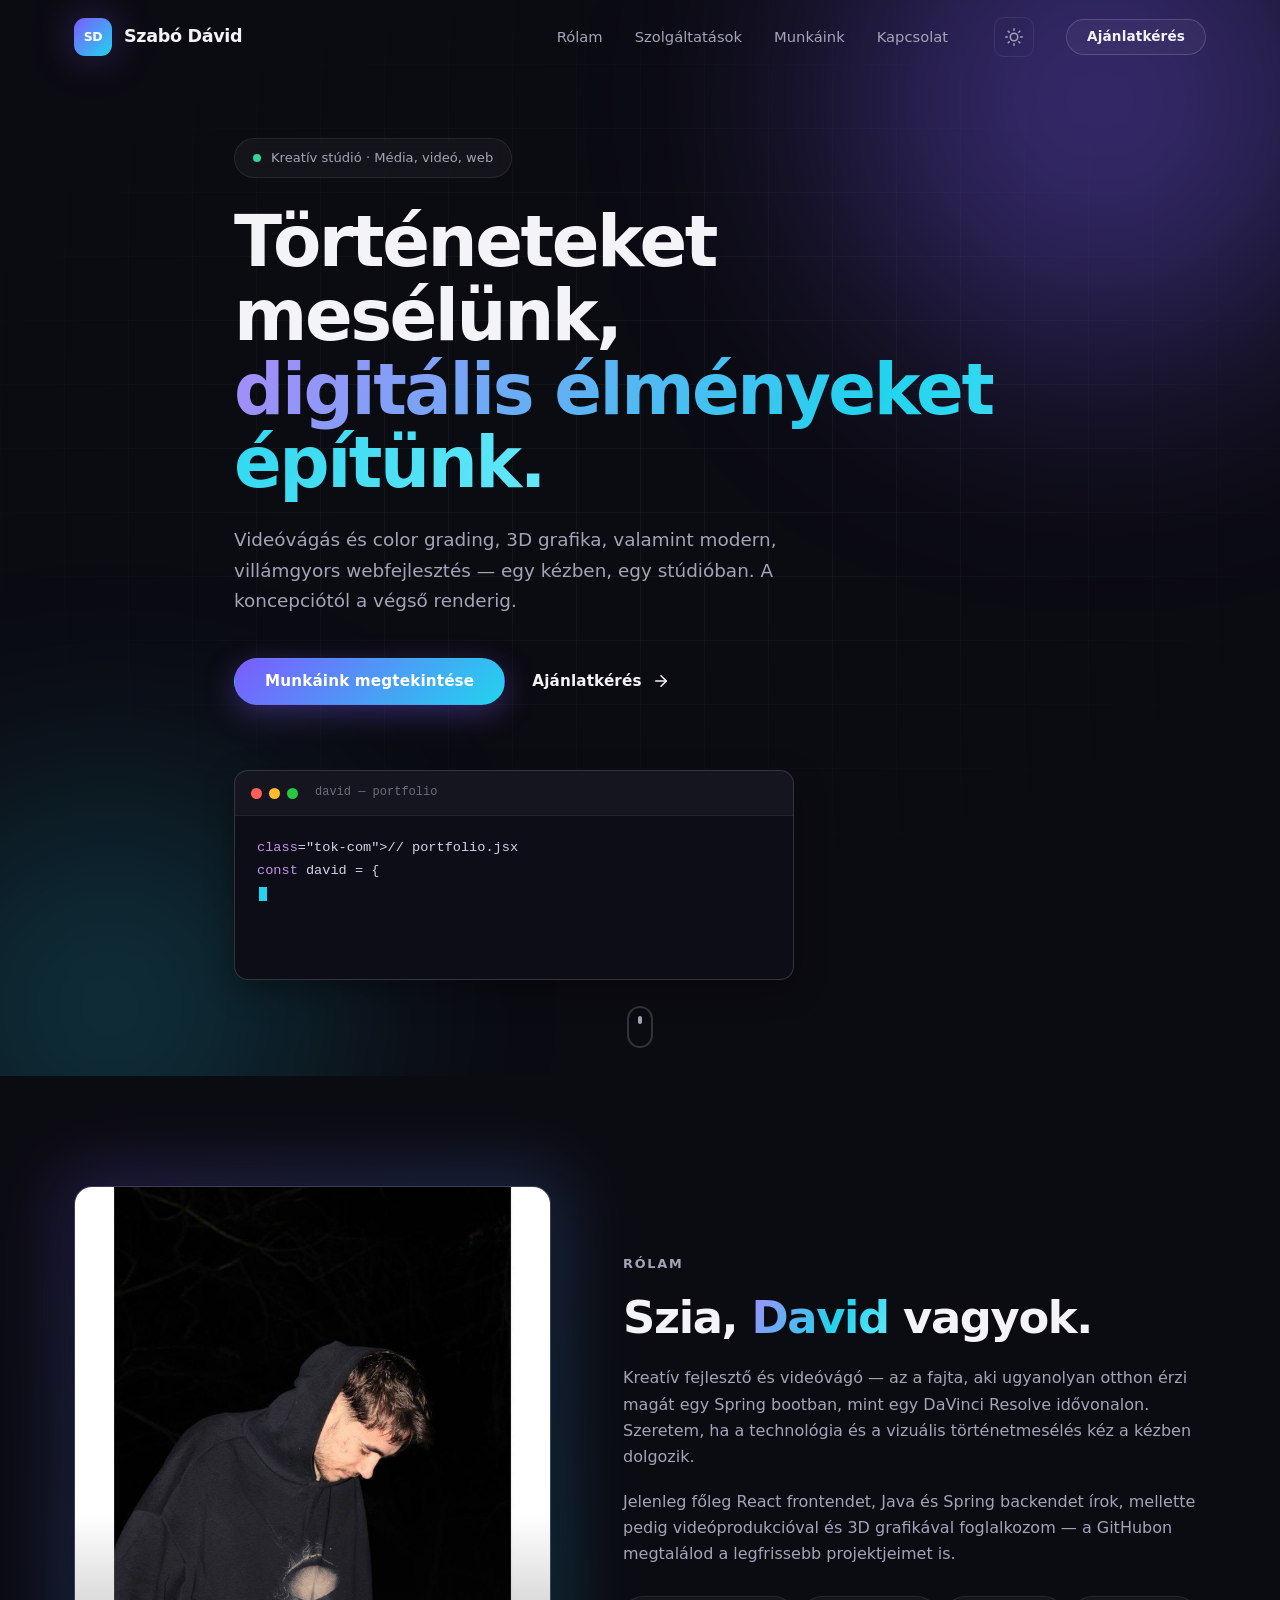
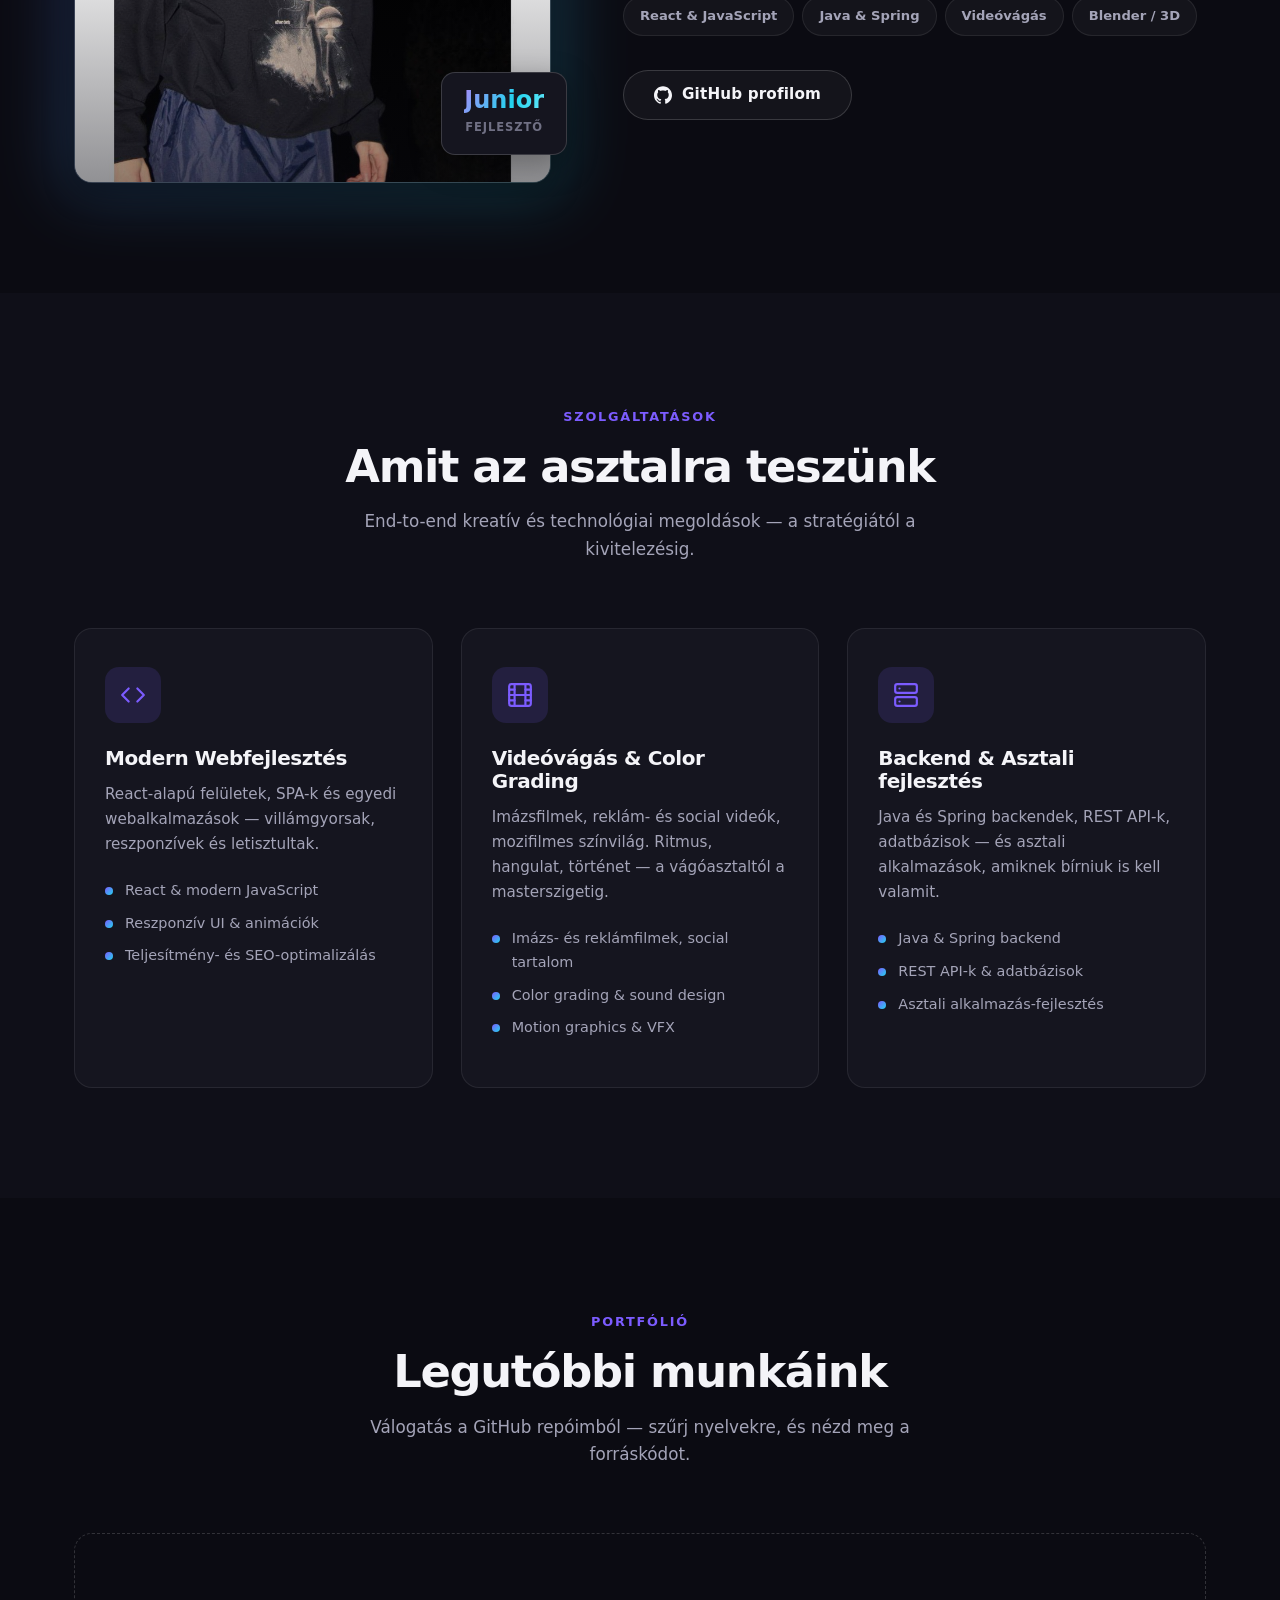
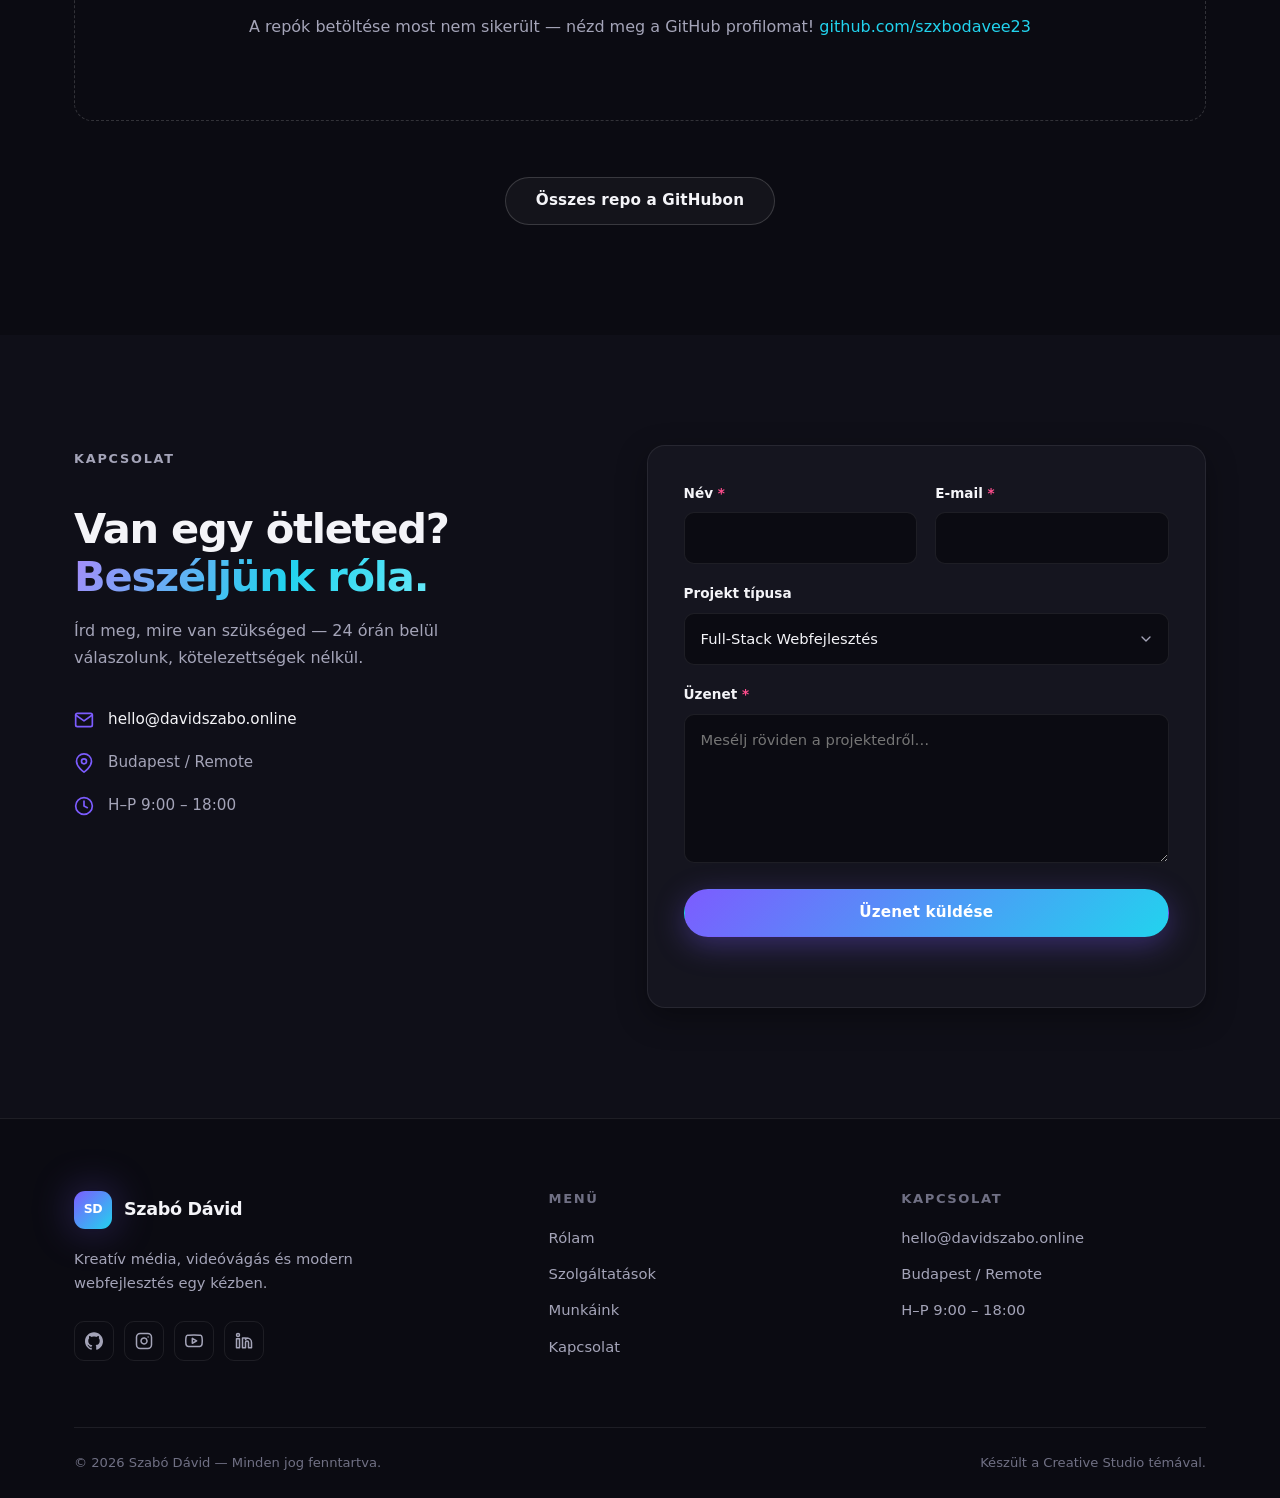
==== commit 9042087e: "Tartalmi igazítás + Vercel váltás - Hero statisztikák helyett gépelődő kódanimáció (React/Java/Sprin" ====
--- a/index.html
+++ b/index.html
@@ -97,20 +97,17 @@
 				</a>
 			</div>
 
-			<dl class="hero__stats reveal" style="--reveal-delay: 320ms;">
-				<div class="hero__stat">
-					<dt>150+</dt>
-					<dd>Leadott projekt</dd>
-				</div>
-				<div class="hero__stat">
-					<dt>8</dt>
-					<dd>Év tapasztalat</dd>
-				</div>
-				<div class="hero__stat">
-					<dt>40M+</dt>
-					<dd>Videó megtekintés</dd>
-				</div>
-			</dl>
+			<div class="hero__code reveal" style="--reveal-delay: 320ms;">
+				<div class="code-window" aria-hidden="true">
+					<div class="code-window__bar">
+						<span class="code-window__dot code-window__dot--red"></span>
+						<span class="code-window__dot code-window__dot--yellow"></span>
+						<span class="code-window__dot code-window__dot--green"></span>
+						<span class="code-window__title">david — portfolio</span>
+					</div>
+					<pre class="code-window__body"><code id="typewriter-code"></code><span class="code-window__caret"></span></pre>
+				</div>
+			</div>
 		</div>
 
 		<a class="hero__scroll-hint" href="#rolam" aria-label="Görgess lejjebb">
@@ -126,22 +123,22 @@
 					<img src="assets/img/about.jpg" alt="Szabó Dávid portré" loading="lazy">
 				</div>
 				<div class="about__badge">
-					<strong>8+</strong>
-					<span>év tapasztalat</span>
+					<strong>Junior</strong>
+					<span>fejlesztő</span>
 				</div>
 			</div>
 
 			<div class="about__content reveal" style="--reveal-delay: 120ms;">
 				<p class="section-header__eyebrow">Rólam</p>
 				<h2 class="section-header__title">Szia, <span class="text-gradient">David</span> vagyok.</h2>
-				<p>Kreatív fejlesztő és videóvágó — az a fajta, aki ugyanolyan otthon érzi magát egy functions.php-ben, mint egy DaVinci Resolve idővonalon. Szeretem, ha a technológia és a vizuális történetmesélés kéz a kézben dolgozik.</p>
-				<p>Jelenleg főleg egyedi WordPress fejlesztéssel, videóprodukcióval és 3D grafikával foglalkozom — a GitHubon pedig megtalálod a legfrissebb projektjeimet is.</p>
+				<p>Kreatív fejlesztő és videóvágó — az a fajta, aki ugyanolyan otthon érzi magát egy Spring bootban, mint egy DaVinci Resolve idővonalon. Szeretem, ha a technológia és a vizuális történetmesélés kéz a kézben dolgozik.</p>
+				<p>Jelenleg főleg React frontendet, Java és Spring backendet írok, mellette pedig videóprodukcióval és 3D grafikával foglalkozom — a GitHubon megtalálod a legfrissebb projektjeimet is.</p>
 
 				<ul class="about__tags">
-					<li>WordPress & PHP</li>
+					<li>React & JavaScript</li>
+					<li>Java & Spring</li>
 					<li>Videóvágás</li>
 					<li>Blender / 3D</li>
-					<li>UI/UX</li>
 				</ul>
 
 				<div class="about__actions">
@@ -168,11 +165,11 @@
 					<div class="service-card__icon" aria-hidden="true">
 						<svg viewBox="0 0 24 24" fill="none" stroke="currentColor" stroke-width="2" stroke-linecap="round" stroke-linejoin="round"><polyline points="16 18 22 12 16 6"/><polyline points="8 6 2 12 8 18"/></svg>
 					</div>
-					<h3 class="service-card__title">Full-Stack Webfejlesztés</h3>
-					<p class="service-card__text">Egyedi WordPress témák, headless megoldások és teljes webalkalmazások — gyorsak, biztonságosak és keresőoptimalizáltak.</p>
+					<h3 class="service-card__title">Modern Webfejlesztés</h3>
+					<p class="service-card__text">React-alapú felületek, SPA-k és egyedi webalkalmazások — villámgyorsak, reszponzívek és letisztultak.</p>
 					<ul class="service-card__list">
-						<li>Egyedi WordPress téma- és pluginfejlesztés</li>
-						<li>WooCommerce & e-kereskedelem</li>
+						<li>React & modern JavaScript</li>
+						<li>Reszponzív UI & animációk</li>
 						<li>Teljesítmény- és SEO-optimalizálás</li>
 					</ul>
 				</article>
@@ -192,14 +189,14 @@
 
 				<article class="service-card reveal" style="--reveal-delay: 200ms;">
 					<div class="service-card__icon" aria-hidden="true">
-						<svg viewBox="0 0 24 24" fill="none" stroke="currentColor" stroke-width="2" stroke-linecap="round" stroke-linejoin="round"><path d="M21 16V8a2 2 0 0 0-1-1.73l-7-4a2 2 0 0 0-2 0l-7 4A2 2 0 0 0 3 8v8a2 2 0 0 0 1 1.73l7 4a2 2 0 0 0 2 0l7-4A2 2 0 0 0 21 16z"/><polyline points="3.27 6.96 12 12.01 20.73 6.96"/><line x1="12" y1="22.08" x2="12" y2="12"/></svg>
-					</div>
-					<h3 class="service-card__title">UI/UX & 3D</h3>
-					<p class="service-card__text">Letisztult, konverzióorientált felületek és látványos 3D vizuálok — a wireframe-től a végleges design rendszerig.</p>
+						<svg viewBox="0 0 24 24" fill="none" stroke="currentColor" stroke-width="2" stroke-linecap="round" stroke-linejoin="round"><rect x="2" y="2" width="20" height="8" rx="2"/><rect x="2" y="14" width="20" height="8" rx="2"/><line x1="6" y1="6" x2="6.01" y2="6"/><line x1="6" y1="18" x2="6.01" y2="18"/></svg>
+					</div>
+					<h3 class="service-card__title">Backend & Asztali fejlesztés</h3>
+					<p class="service-card__text">Java és Spring backendek, REST API-k, adatbázisok — és asztali alkalmazások, amiknek bírniuk is kell valamit.</p>
 					<ul class="service-card__list">
-						<li>UI/UX tervezés & prototípusok</li>
-						<li>3D modellezés & renderelés</li>
-						<li>Arculat & design rendszerek</li>
+						<li>Java & Spring backend</li>
+						<li>REST API-k & adatbázisok</li>
+						<li>Asztali alkalmazás-fejlesztés</li>
 					</ul>
 				</article>
 			</div>
--- a/assets/css/main.css
+++ b/assets/css/main.css
@@ -2067,3 +2067,76 @@
 		transform: translateX(100%);
 	}
 }
+
+/* ---------- Statikus site: hero kódablak ---------- */
+.hero__code {
+	max-width: 560px;
+}
+
+.code-window {
+	border: 1px solid var(--cst-border-strong);
+	border-radius: 14px;
+	background: #0d0d18;
+	box-shadow: var(--cst-shadow-sm);
+	overflow: hidden;
+	text-align: left;
+}
+
+.code-window__bar {
+	display: flex;
+	align-items: center;
+	gap: 7px;
+	padding: 12px 16px;
+	border-bottom: 1px solid rgba(255, 255, 255, 0.06);
+	background: rgba(255, 255, 255, 0.03);
+}
+
+.code-window__dot {
+	width: 11px;
+	height: 11px;
+	border-radius: 50%;
+}
+
+.code-window__dot--red { background: #ff5f57; }
+.code-window__dot--yellow { background: #febc2e; }
+.code-window__dot--green { background: #28c840; }
+
+.code-window__title {
+	margin-left: 10px;
+	font-family: 'JetBrains Mono', 'Fira Code', Consolas, monospace;
+	font-size: 0.75rem;
+	color: #6d6d80;
+}
+
+.code-window__body {
+	margin: 0;
+	padding: 20px 22px;
+	font-family: 'JetBrains Mono', 'Fira Code', Consolas, monospace;
+	font-size: 0.85rem;
+	line-height: 1.7;
+	color: #d4d4e8;
+	min-height: 12em;
+	white-space: pre-wrap;
+	word-break: break-word;
+}
+
+.code-window__caret {
+	display: inline-block;
+	width: 8px;
+	height: 1.05em;
+	margin-left: 2px;
+	background: #22d3ee;
+	vertical-align: text-bottom;
+	animation: cst-blink 1s steps(1) infinite;
+}
+
+@keyframes cst-blink {
+	50% { opacity: 0; }
+}
+
+.tok-kw  { color: #c792ea; }
+.tok-str { color: #a5d6a7; }
+.tok-com { color: #6a6a80; font-style: italic; }
+.tok-lit { color: #7dd3fc; }
+.tok-tag { color: #22d3ee; }
+.tok-ann { color: #f0c674; }
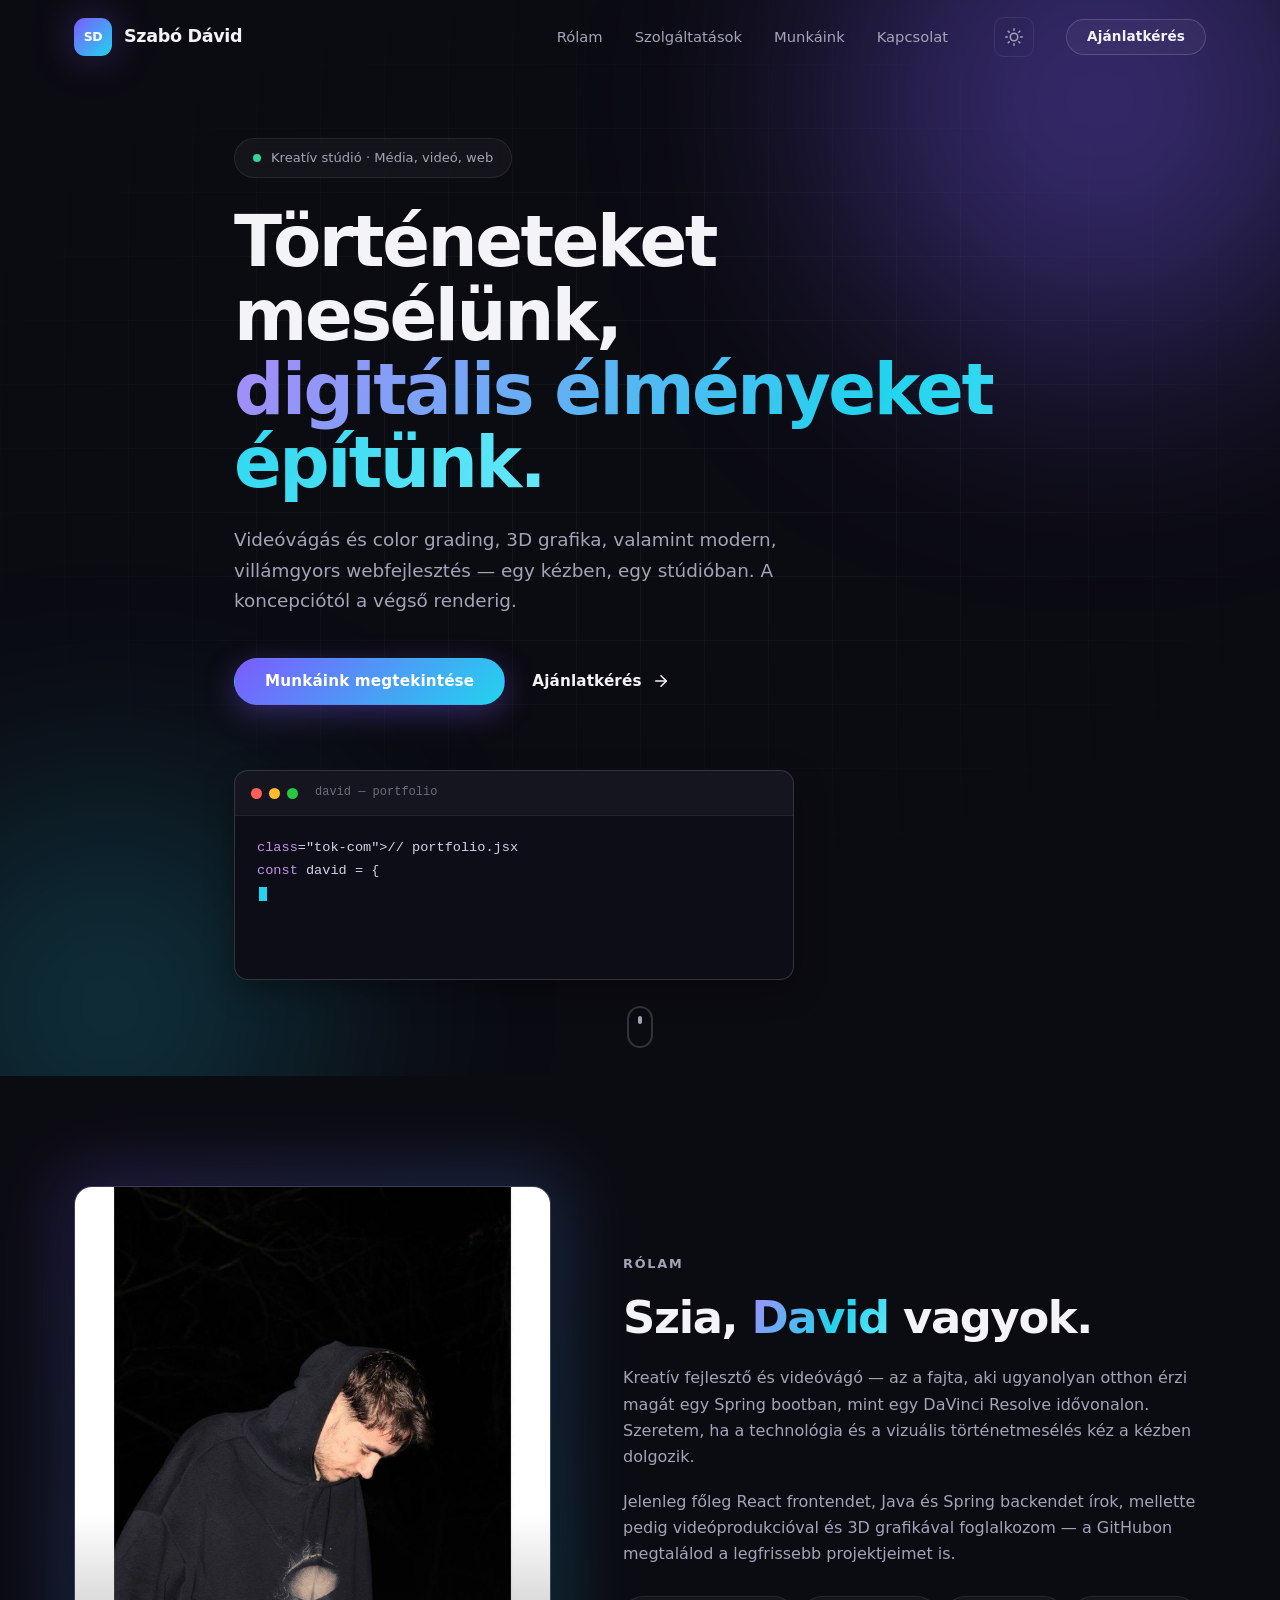
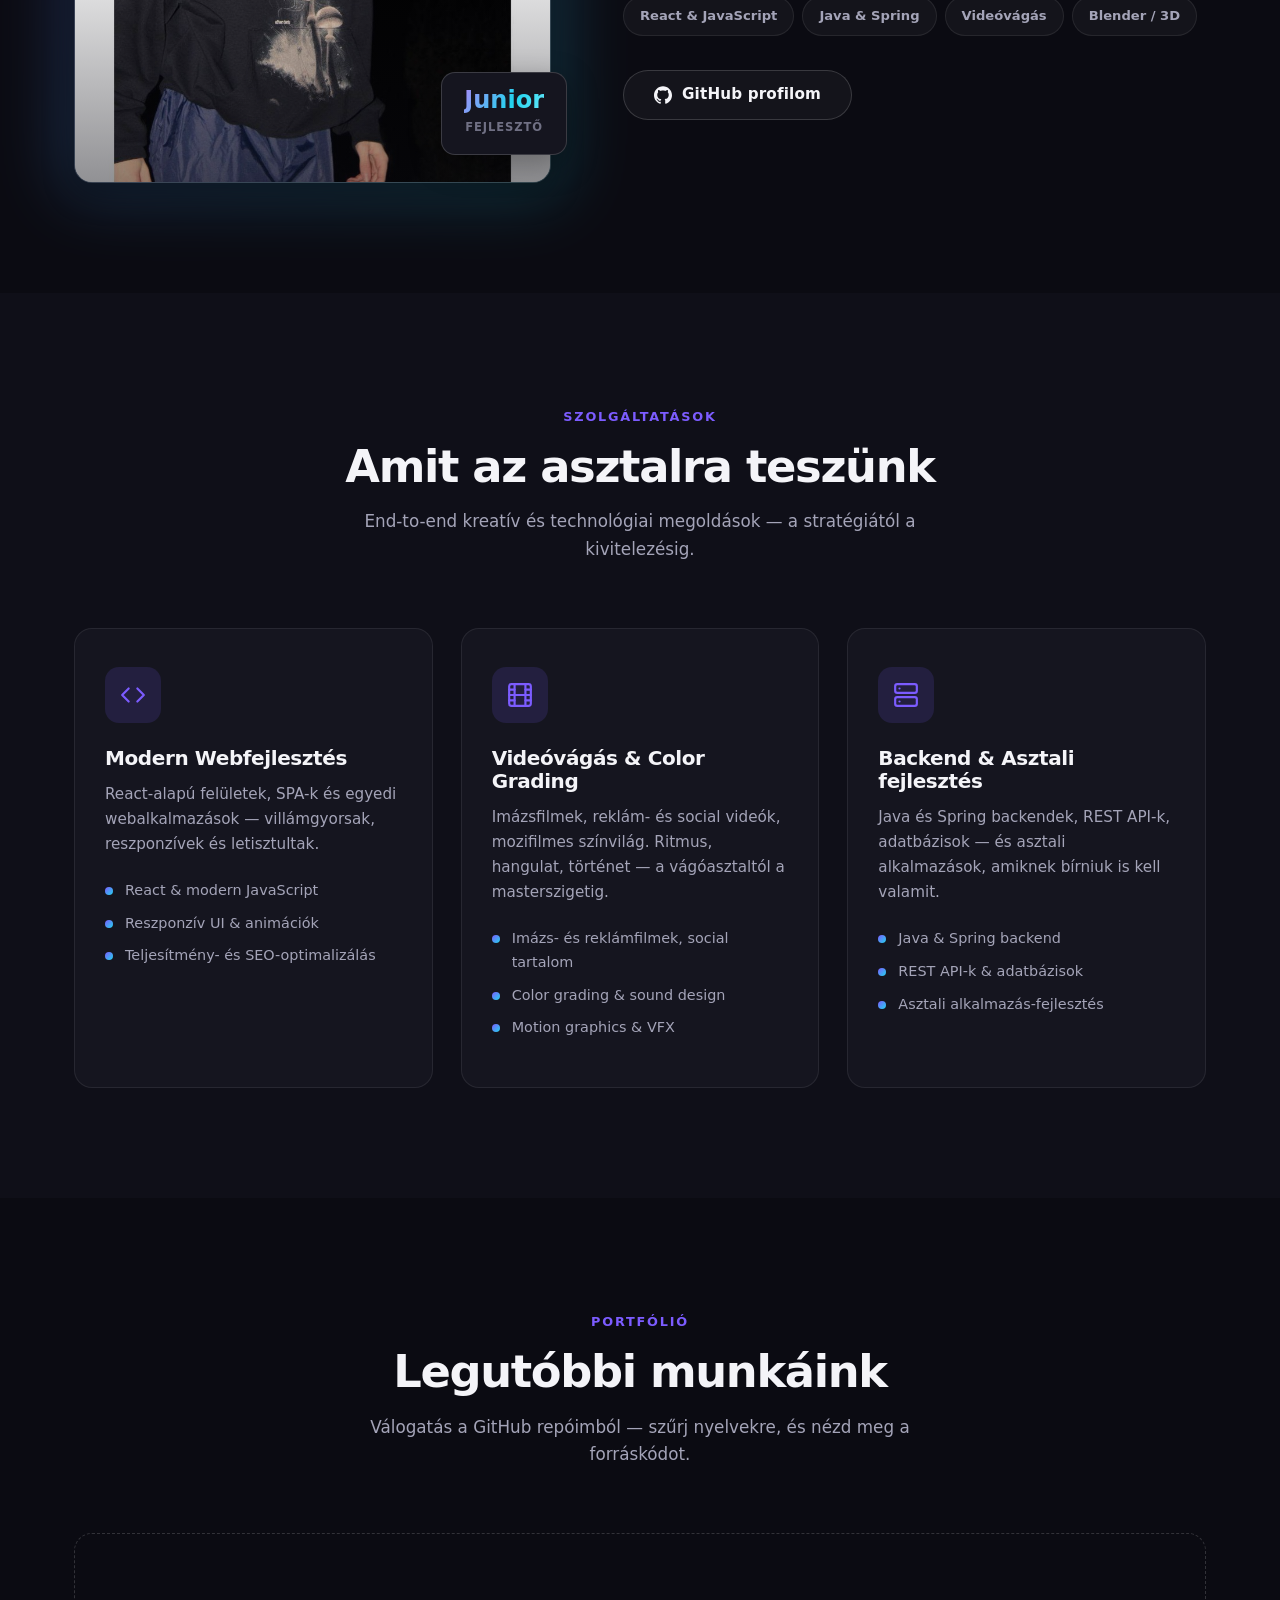
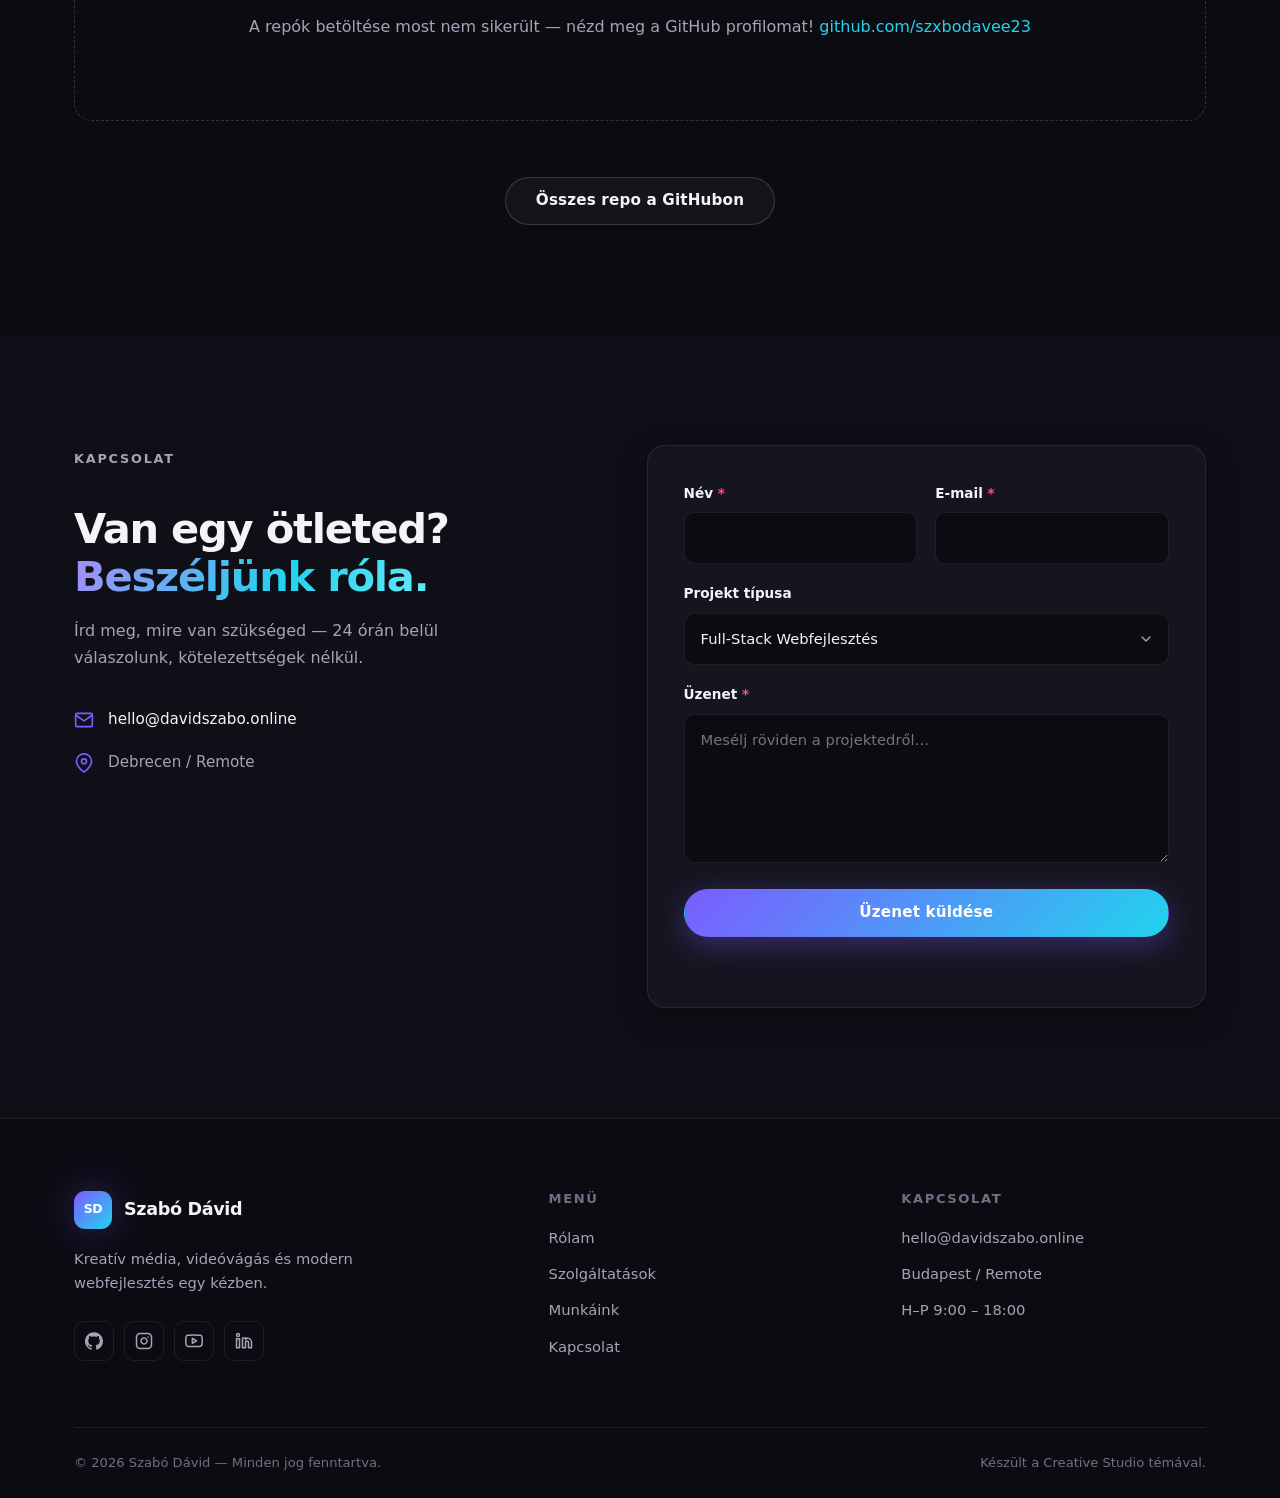
==== commit 5542a00d: "small changes." ====
--- a/index.html
+++ b/index.html
@@ -247,11 +247,7 @@
 					</li>
 					<li>
 						<svg viewBox="0 0 24 24" fill="none" stroke="currentColor" stroke-width="2" stroke-linecap="round" stroke-linejoin="round" aria-hidden="true"><path d="M21 10c0 7-9 13-9 13s-9-6-9-13a9 9 0 0 1 18 0z"/><circle cx="12" cy="10" r="3"/></svg>
-						Budapest / Remote
-					</li>
-					<li>
-						<svg viewBox="0 0 24 24" fill="none" stroke="currentColor" stroke-width="2" stroke-linecap="round" stroke-linejoin="round" aria-hidden="true"><circle cx="12" cy="12" r="10"/><polyline points="12 6 12 12 16 14"/></svg>
-						H–P 9:00 – 18:00
+						Debrecen / Remote
 					</li>
 				</ul>
 			</div>
